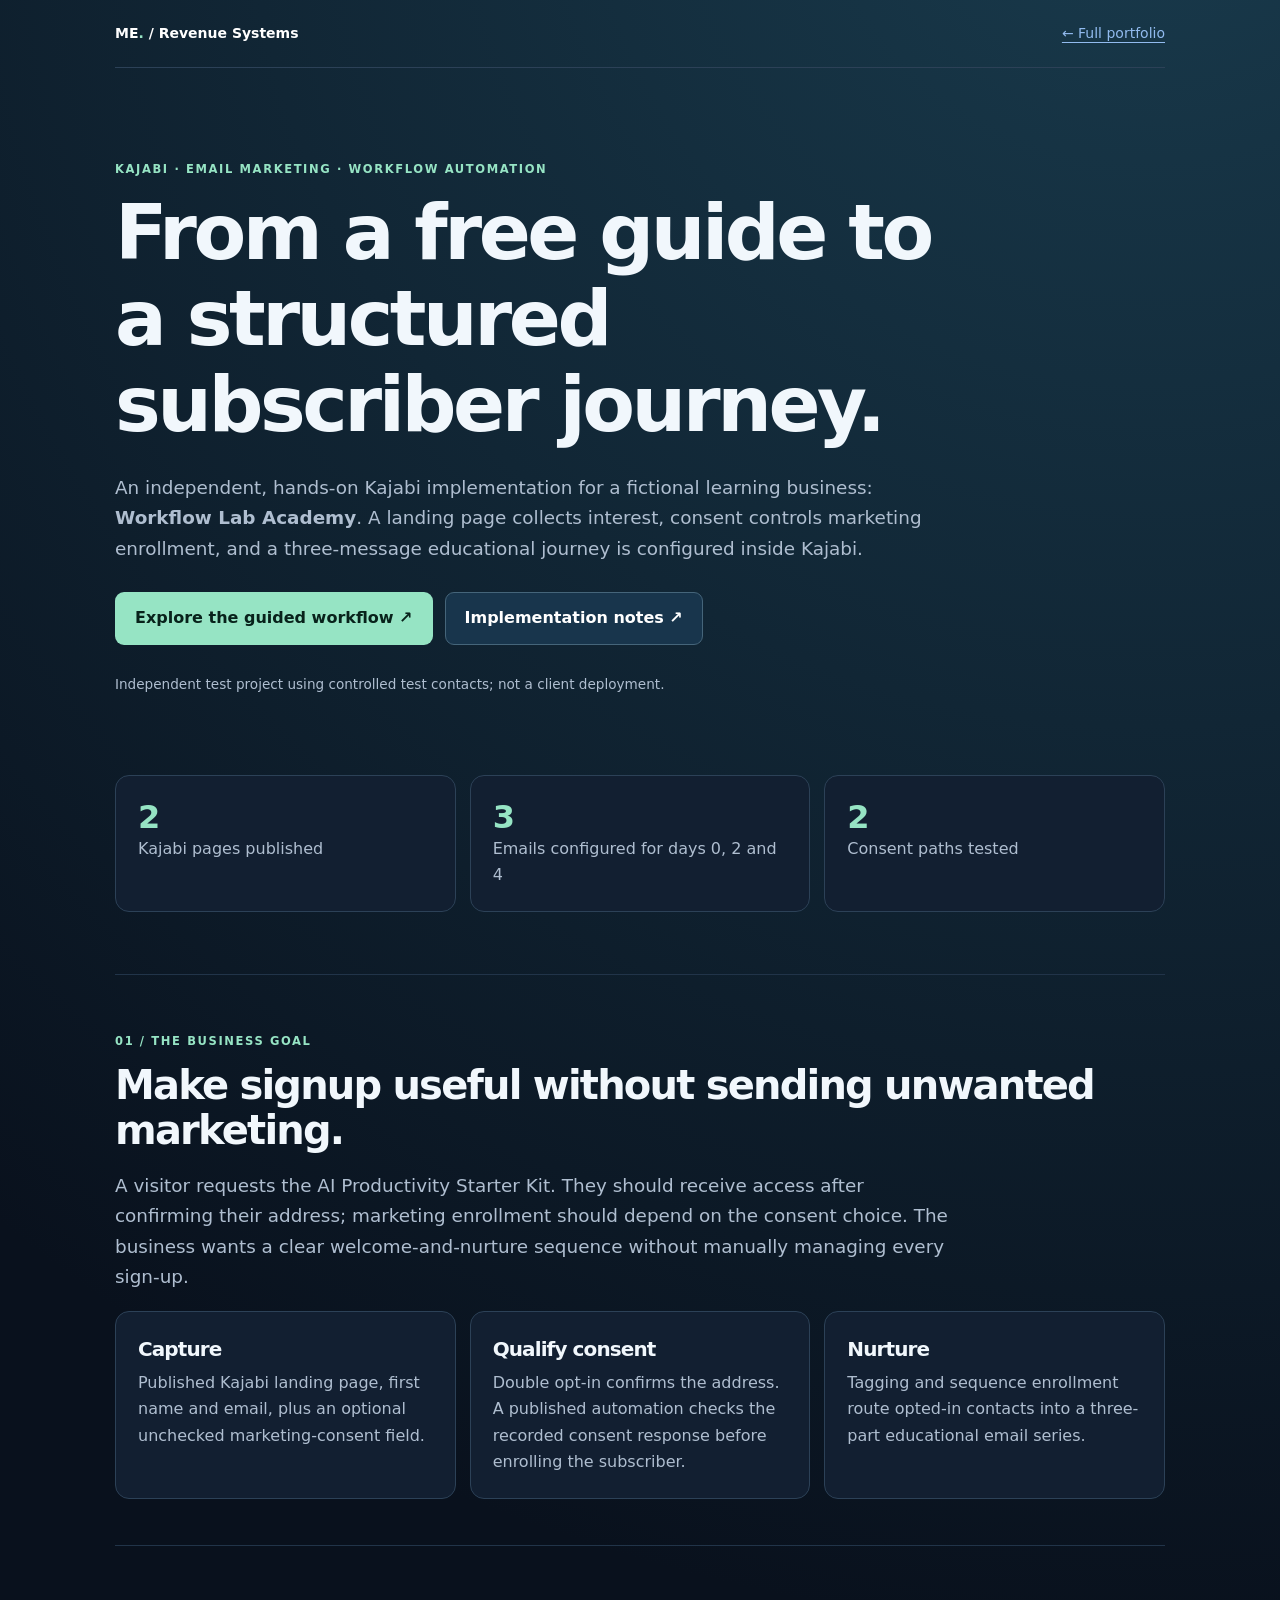
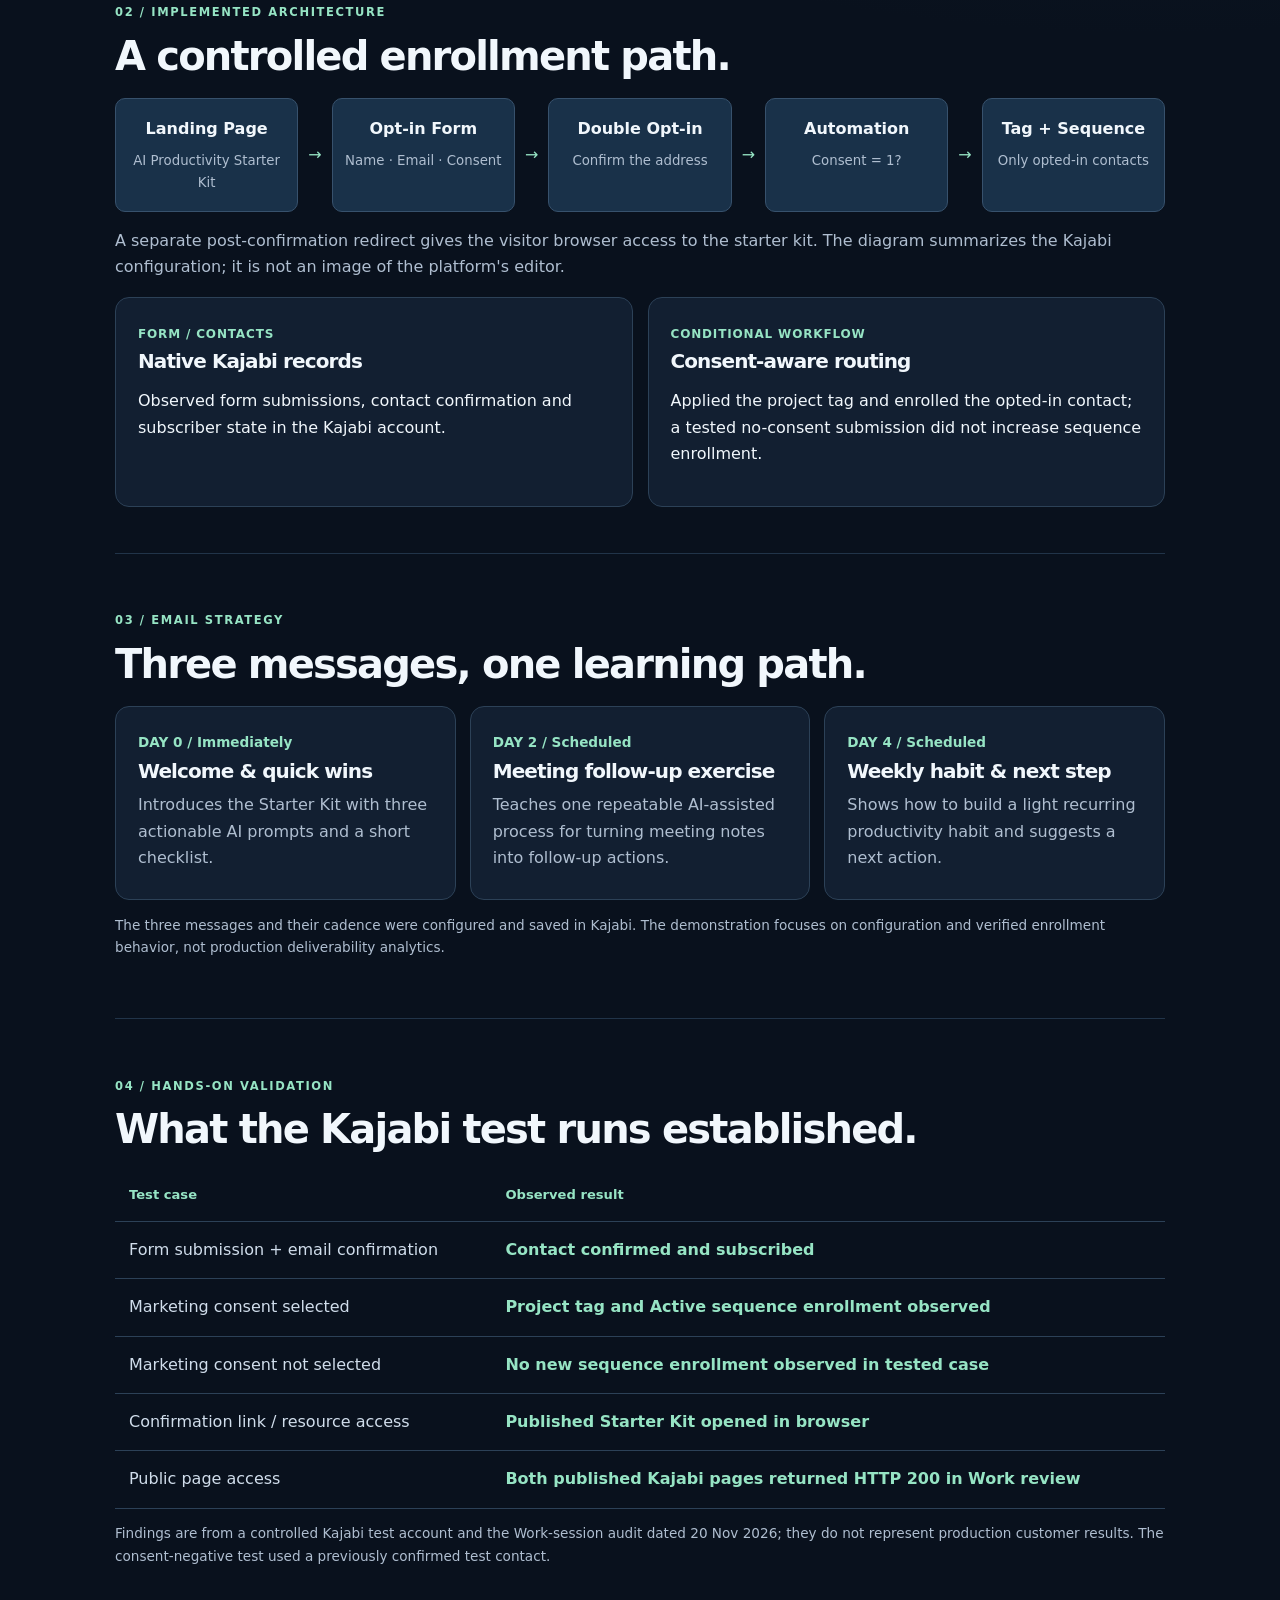
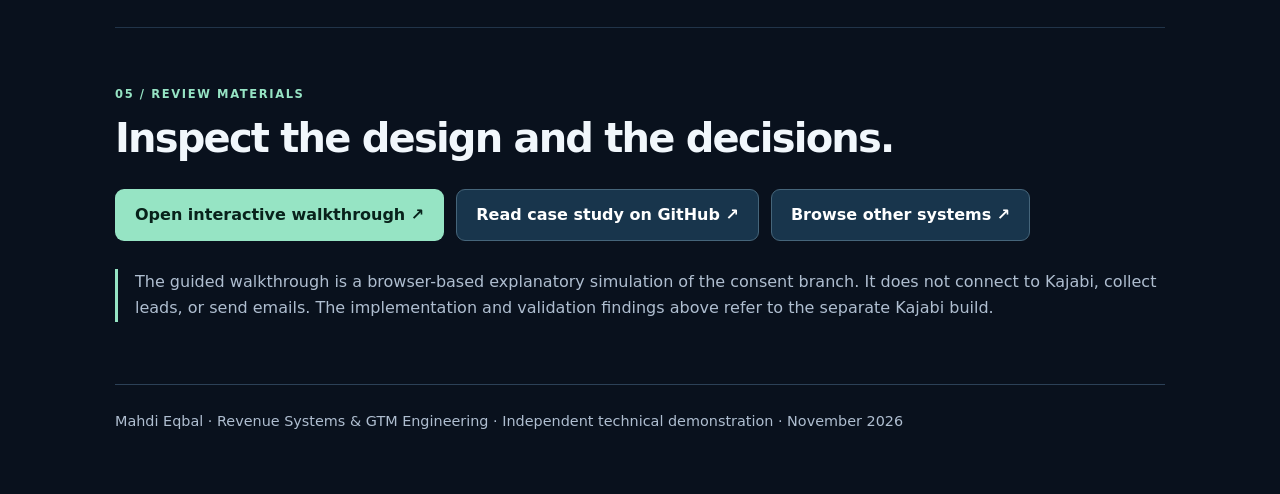
==== projects/kajabi-email-automation/index.html @ b367ca0c "Add Kajabi consent-based lead capture portfolio showcase" ====
<!doctype html>
<html lang="en"><head><meta charset="utf-8"><meta name="viewport" content="width=device-width, initial-scale=1"><meta name="theme-color" content="#09111d"><meta name="description" content="A Kajabi lead-capture and email-nurturing implementation, including native opt-in, double opt-in, consent-gated automation, tags, and a three-message sequence."><title>Kajabi Lead Capture & Email Nurturing | Mahdi Eqbal</title><link rel="icon" href="../../favicon.svg"><link rel="stylesheet" href="style.css"></head>
<body><header class="wrap nav"><a class="brand" href="../../">ME<span>.</span> / Revenue Systems</a><a href="../../">← Full portfolio</a></header>
<main><div class="wrap"><section class="hero"><p class="kicker">Kajabi · Email Marketing · Workflow Automation</p><h1>From a free guide to a structured subscriber journey.</h1><p class="lead">An independent, hands-on Kajabi implementation for a fictional learning business: <strong>Workflow Lab Academy</strong>. A landing page collects interest, consent controls marketing enrollment, and a three-message educational journey is configured inside Kajabi.</p><div class="btns"><a class="btn primary" href="demo.html">Explore the guided workflow ↗</a><a class="btn" href="https://github.com/mahdi-eqbal/revenue-systems-gtm-engineering-portfolio/blob/main/projects/kajabi-email-automation/README.md">Implementation notes ↗</a></div><p class="fine">Independent test project using controlled test contacts; not a client deployment.</p></section>
<div class="stats"><div class="stat"><strong>2</strong><span>Kajabi pages published</span></div><div class="stat"><strong>3</strong><span>Emails configured for days 0, 2 and 4</span></div><div class="stat"><strong>2</strong><span>Consent paths tested</span></div></div>
<section class="block" id="problem"><p class="kicker">01 / The business goal</p><h2>Make signup useful without sending unwanted marketing.</h2><p class="lead">A visitor requests the AI Productivity Starter Kit. They should receive access after confirming their address; marketing enrollment should depend on the consent choice. The business wants a clear welcome-and-nurture sequence without manually managing every sign-up.</p><div class="cards"><article class="card"><h3>Capture</h3><p>Published Kajabi landing page, first name and email, plus an optional unchecked marketing-consent field.</p></article><article class="card"><h3>Qualify consent</h3><p>Double opt-in confirms the address. A published automation checks the recorded consent response before enrolling the subscriber.</p></article><article class="card"><h3>Nurture</h3><p>Tagging and sequence enrollment route opted-in contacts into a three-part educational email series.</p></article></div></section>
<section class="block" id="architecture"><p class="kicker">02 / Implemented architecture</p><h2>A controlled enrollment path.</h2><div class="flow" role="img" aria-label="Landing page to Kajabi form, address confirmation, consent condition, contact tagging, and email sequence enrollment"><div class="node"><strong>Landing Page</strong><small>AI Productivity Starter Kit</small></div><span class="arrow">→</span><div class="node"><strong>Opt-in Form</strong><small>Name · Email · Consent</small></div><span class="arrow">→</span><div class="node"><strong>Double Opt-in</strong><small>Confirm the address</small></div><span class="arrow">→</span><div class="node"><strong>Automation</strong><small>Consent = 1?</small></div><span class="arrow">→</span><div class="node"><strong>Tag + Sequence</strong><small>Only opted-in contacts</small></div></div><p class="small">A separate post-confirmation redirect gives the visitor browser access to the starter kit. The diagram summarizes the Kajabi configuration; it is not an image of the platform's editor.</p><div class="features"><div class="feature"><span>FORM / CONTACTS</span><h3>Native Kajabi records</h3><p>Observed form submissions, contact confirmation and subscriber state in the Kajabi account.</p></div><div class="feature"><span>CONDITIONAL WORKFLOW</span><h3>Consent-aware routing</h3><p>Applied the project tag and enrolled the opted-in contact; a tested no-consent submission did not increase sequence enrollment.</p></div></div></section>
<section class="block" id="sequence"><p class="kicker">03 / Email strategy</p><h2>Three messages, one learning path.</h2><div class="timeline"><article class="step"><b>DAY 0 / Immediately</b><h3>Welcome & quick wins</h3><p>Introduces the Starter Kit with three actionable AI prompts and a short checklist.</p></article><article class="step"><b>DAY 2 / Scheduled</b><h3>Meeting follow-up exercise</h3><p>Teaches one repeatable AI-assisted process for turning meeting notes into follow-up actions.</p></article><article class="step"><b>DAY 4 / Scheduled</b><h3>Weekly habit & next step</h3><p>Shows how to build a light recurring productivity habit and suggests a next action.</p></article></div><p class="fine">The three messages and their cadence were configured and saved in Kajabi. The demonstration focuses on configuration and verified enrollment behavior, not production deliverability analytics.</p></section>
<section class="block" id="validation"><p class="kicker">04 / Hands-on validation</p><h2>What the Kajabi test runs established.</h2><div class="tablewrap"><table><thead><tr><th>Test case</th><th>Observed result</th></tr></thead><tbody><tr><td>Form submission + email confirmation</td><td class="pass">Contact confirmed and subscribed</td></tr><tr><td>Marketing consent selected</td><td class="pass">Project tag and Active sequence enrollment observed</td></tr><tr><td>Marketing consent not selected</td><td class="pass">No new sequence enrollment observed in tested case</td></tr><tr><td>Confirmation link / resource access</td><td class="pass">Published Starter Kit opened in browser</td></tr><tr><td>Public page access</td><td class="pass">Both published Kajabi pages returned HTTP 200 in Work review</td></tr></tbody></table></div><p class="fine">Findings are from a controlled Kajabi test account and the Work-session audit dated 20 Nov 2026; they do not represent production customer results. The consent-negative test used a previously confirmed test contact.</p></section>
<section class="block" id="review"><p class="kicker">05 / Review materials</p><h2>Inspect the design and the decisions.</h2><div class="btns"><a class="btn primary" href="demo.html">Open interactive walkthrough ↗</a><a class="btn" href="https://github.com/mahdi-eqbal/revenue-systems-gtm-engineering-portfolio/tree/main/projects/kajabi-email-automation">Read case study on GitHub ↗</a><a class="btn" href="../../">Browse other systems ↗</a></div><p class="aside">The guided walkthrough is a browser-based explanatory simulation of the consent branch. It does not connect to Kajabi, collect leads, or send emails. The implementation and validation findings above refer to the separate Kajabi build.</p></section></div></main><footer class="wrap footer">Mahdi Eqbal · Revenue Systems & GTM Engineering · Independent technical demonstration · November 2026</footer></body></html>
---- projects/kajabi-email-automation/style.css ----
:root{color-scheme:dark;--bg:#09111d;--panel:#121f31;--muted:#afbed0;--line:#2c4157;--mint:#96e4c4;--text:#f1f7fc;--blue:#92bbef}*{box-sizing:border-box}html{scroll-behavior:smooth}body{margin:0;background:radial-gradient(circle at 90% -5%,#193b4d 0,transparent 45%),var(--bg);color:var(--text);font:16px/1.65 system-ui,-apple-system,Segoe UI,sans-serif}a{color:var(--blue);text-underline-offset:4px}button{font:inherit}a:focus-visible,button:focus-visible{outline:2px solid var(--mint);outline-offset:4px}.wrap{width:min(1050px,calc(100% - 36px));margin:auto}.nav{display:flex;justify-content:space-between;gap:20px;align-items:center;padding:22px 0;border-bottom:1px solid var(--line)}.nav a{font-size:14px}.brand{font-weight:750;color:white;text-decoration:none}.brand span{color:var(--mint)}.kicker{color:var(--mint);letter-spacing:.14em;font-size:.72rem;font-weight:750;text-transform:uppercase}.hero{padding:80px 0 56px;max-width:850px}h1,h2,h3{letter-spacing:-.045em;line-height:1.12}h1{font-size:clamp(2.6rem,6vw,5rem);margin:10px 0 25px}h2{font-size:clamp(1.7rem,4vw,2.5rem);margin:0 0 17px}h3{margin:.25rem 0 10px;font-size:1.25rem}.lead{color:var(--muted);font-size:1.15rem;max-width:72ch}.btns{display:flex;gap:12px;flex-wrap:wrap;margin:28px 0}.btn{display:inline-flex;gap:8px;align-items:center;text-decoration:none;padding:12px 19px;border-radius:9px;border:1px solid #45657a;color:white;background:#18354c;font-weight:650;cursor:pointer}.btn.primary{background:var(--mint);color:#08221b;border-color:transparent}.btn:hover{filter:brightness(1.09)}.stats,.cards{display:grid;grid-template-columns:repeat(3,1fr);gap:14px}.stats{margin:10px auto 62px}.stat,.card,.feature,.step,.preview{background:var(--panel);border:1px solid var(--line);border-radius:14px;padding:22px}.stat strong{display:block;color:var(--mint);font-size:2rem;line-height:1.2}.stat span,.card p,.small,.muted{color:var(--muted)}section.block{padding:46px 0;border-top:1px solid #213449}.cards{margin-top:18px}.card p{margin:0}.features{display:grid;grid-template-columns:repeat(2,1fr);gap:15px}.feature span{font-size:.75rem;font-weight:700;color:var(--mint);letter-spacing:.07em}.timeline{display:grid;grid-template-columns:repeat(3,1fr);gap:14px;margin-top:20px}.step b{font-size:.85rem;color:var(--mint)}.step p{color:var(--muted);margin:6px 0}.tablewrap{overflow-x:auto}table{width:100%;border-collapse:collapse;min-width:600px}td,th{text-align:left;padding:15px 14px;border-bottom:1px solid var(--line)}th{color:var(--mint);font-size:.82rem}td{color:#d0ddeb}.pass{color:var(--mint);font-weight:700}.fine{font-size:.85rem;color:var(--muted)}.footer{border-top:1px solid var(--line);padding:25px 0 60px;color:var(--muted);font-size:.9rem}.flow{display:flex;align-items:stretch;flex-wrap:wrap;gap:10px;margin-top:20px}.flow .node{flex:1 1 150px;min-width:0;background:#193149;border:1px solid #37516c;border-radius:10px;padding:17px 12px;text-align:center}.flow .node small{color:var(--muted);display:block;margin-top:7px}.flow .arrow{align-self:center;color:var(--mint)}.detail{background:#0e1928;border:1px solid var(--line);border-radius:12px;padding:20px;margin-top:20px}.detail p{margin:6px 0}.tag{display:inline-block;padding:3px 9px;font-size:.78rem;color:var(--mint);background:#17352e;border-radius:20px}.aside{border-left:3px solid var(--mint);padding-left:17px;color:var(--muted)}.choices{display:flex;gap:14px;flex-wrap:wrap;margin:22px 0}.choice{border:1px solid #4a5b71;background:#15273a;color:#ecf3fb;padding:14px 20px;border-radius:10px;cursor:pointer;min-width:170px}.choice[aria-pressed=true]{border-color:var(--mint);background:#214b40}.run{background:var(--mint);color:#09231c;border:0;border-radius:9px;padding:14px 21px;font-weight:750;cursor:pointer}.result{white-space:pre-line;min-height:120px;font-size:1rem}.event{padding:13px 16px;border-left:3px solid var(--mint);background:#10253a;margin:9px 0;border-radius:0 9px 9px 0}.event.declined{border-color:#f5c4a6}.flowlog{margin-top:20px}@media(max-width:720px){.hero{padding:48px 0 25px}.stats,.cards,.timeline,.features{grid-template-columns:1fr}.flow{flex-direction:column}.flow .node{flex:auto}.flow .arrow{transform:rotate(90deg);align-self:center}}
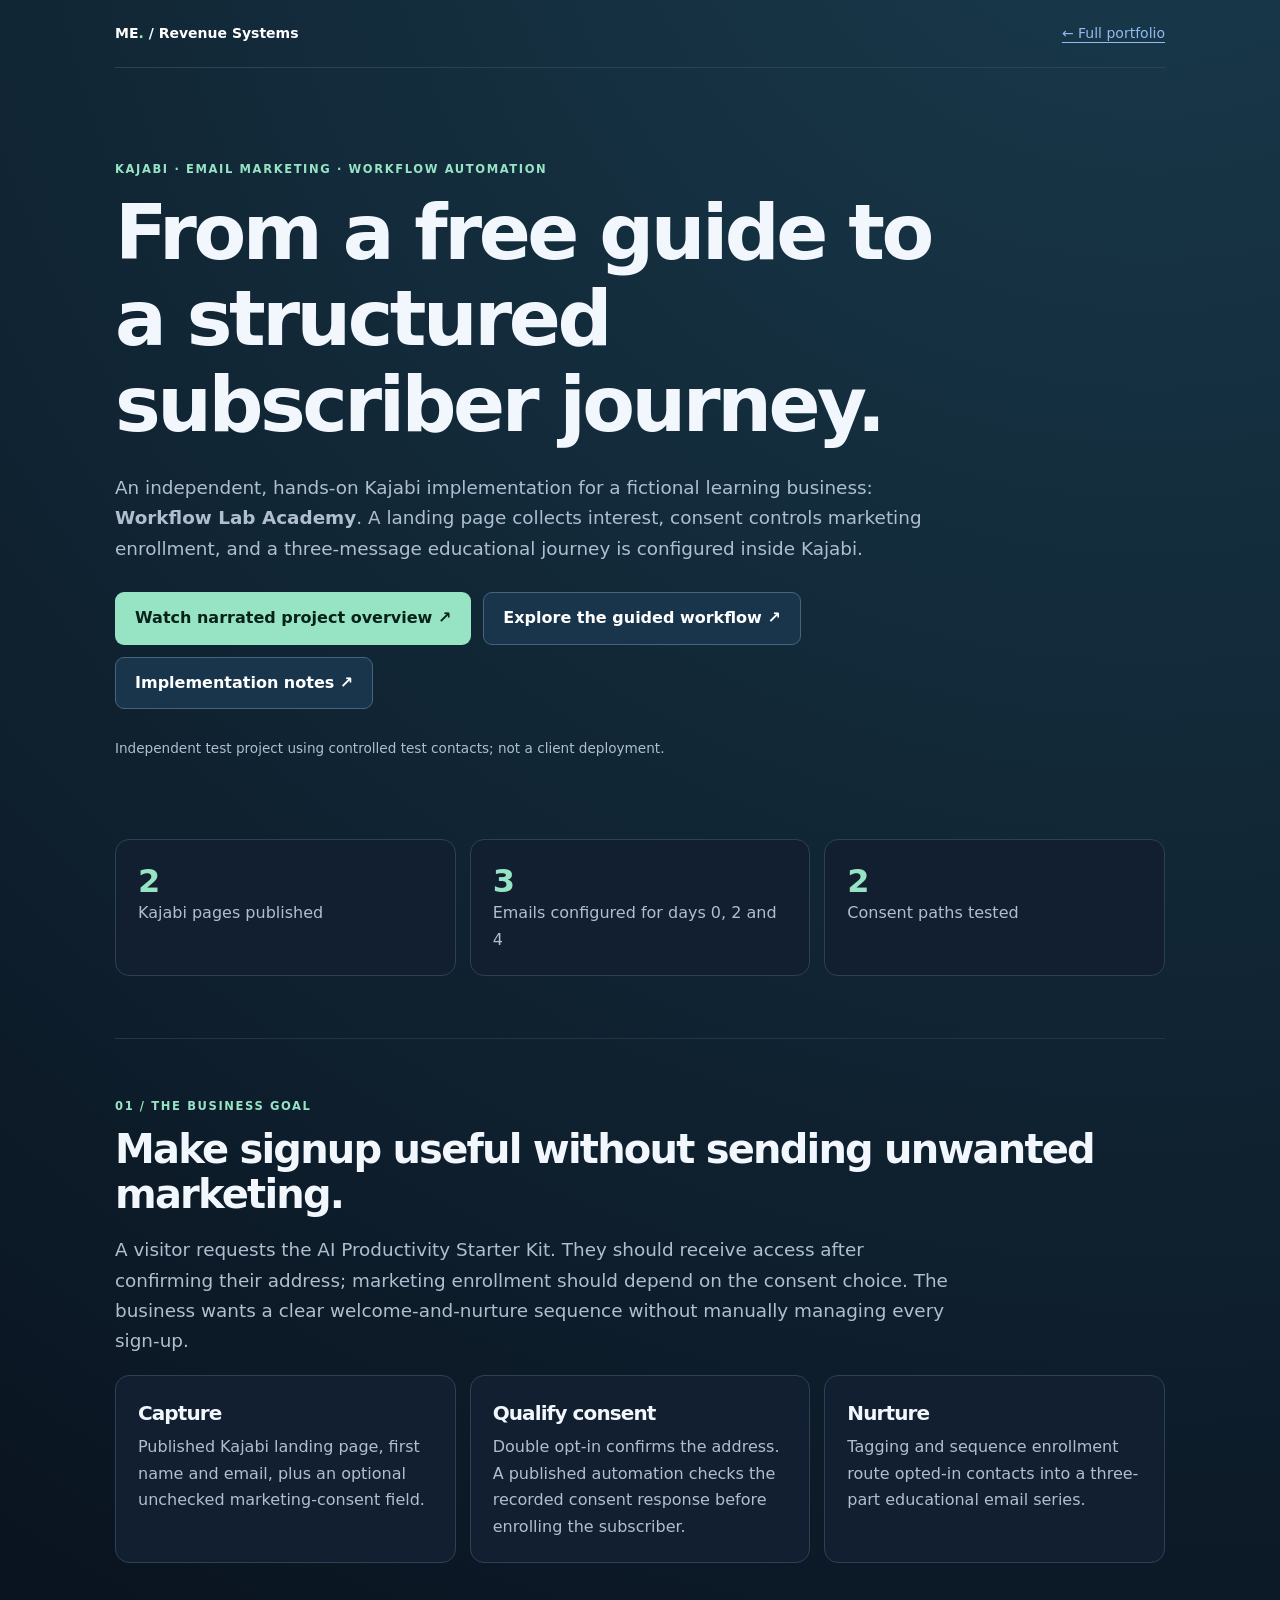
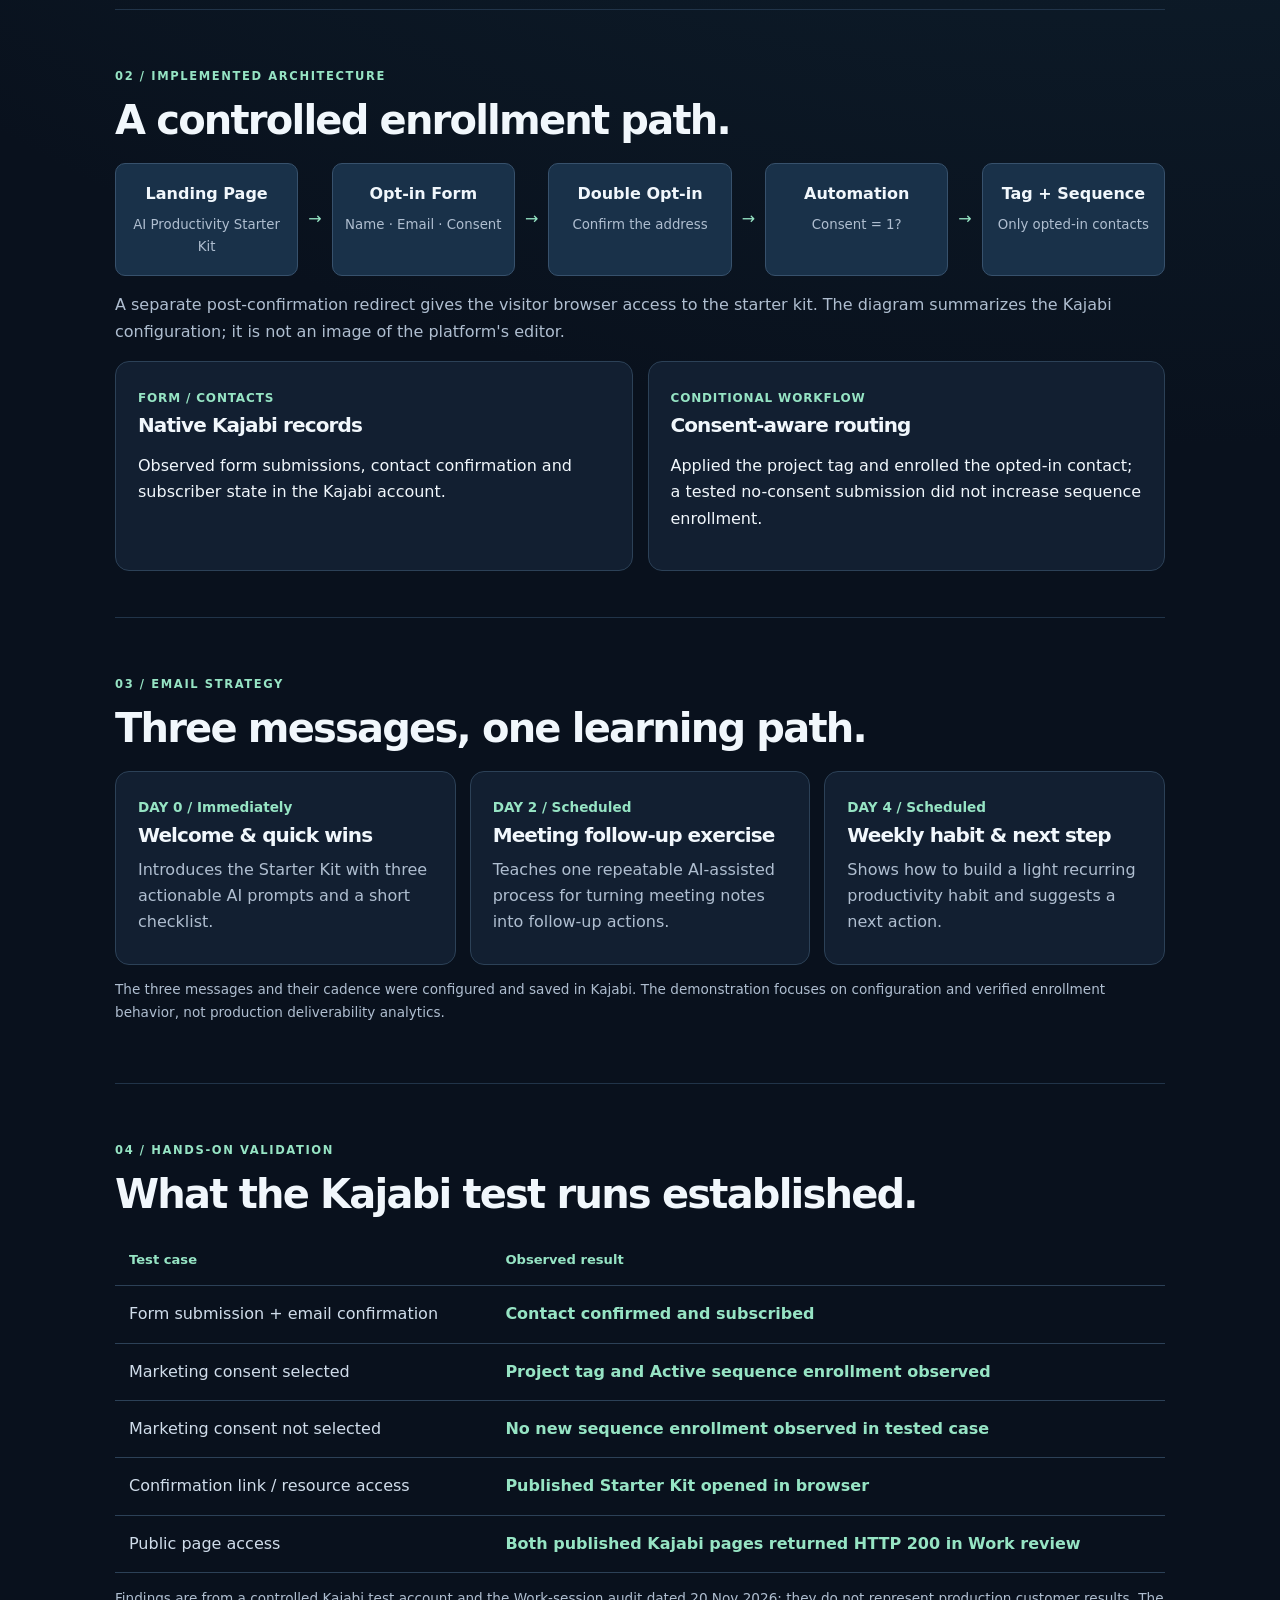
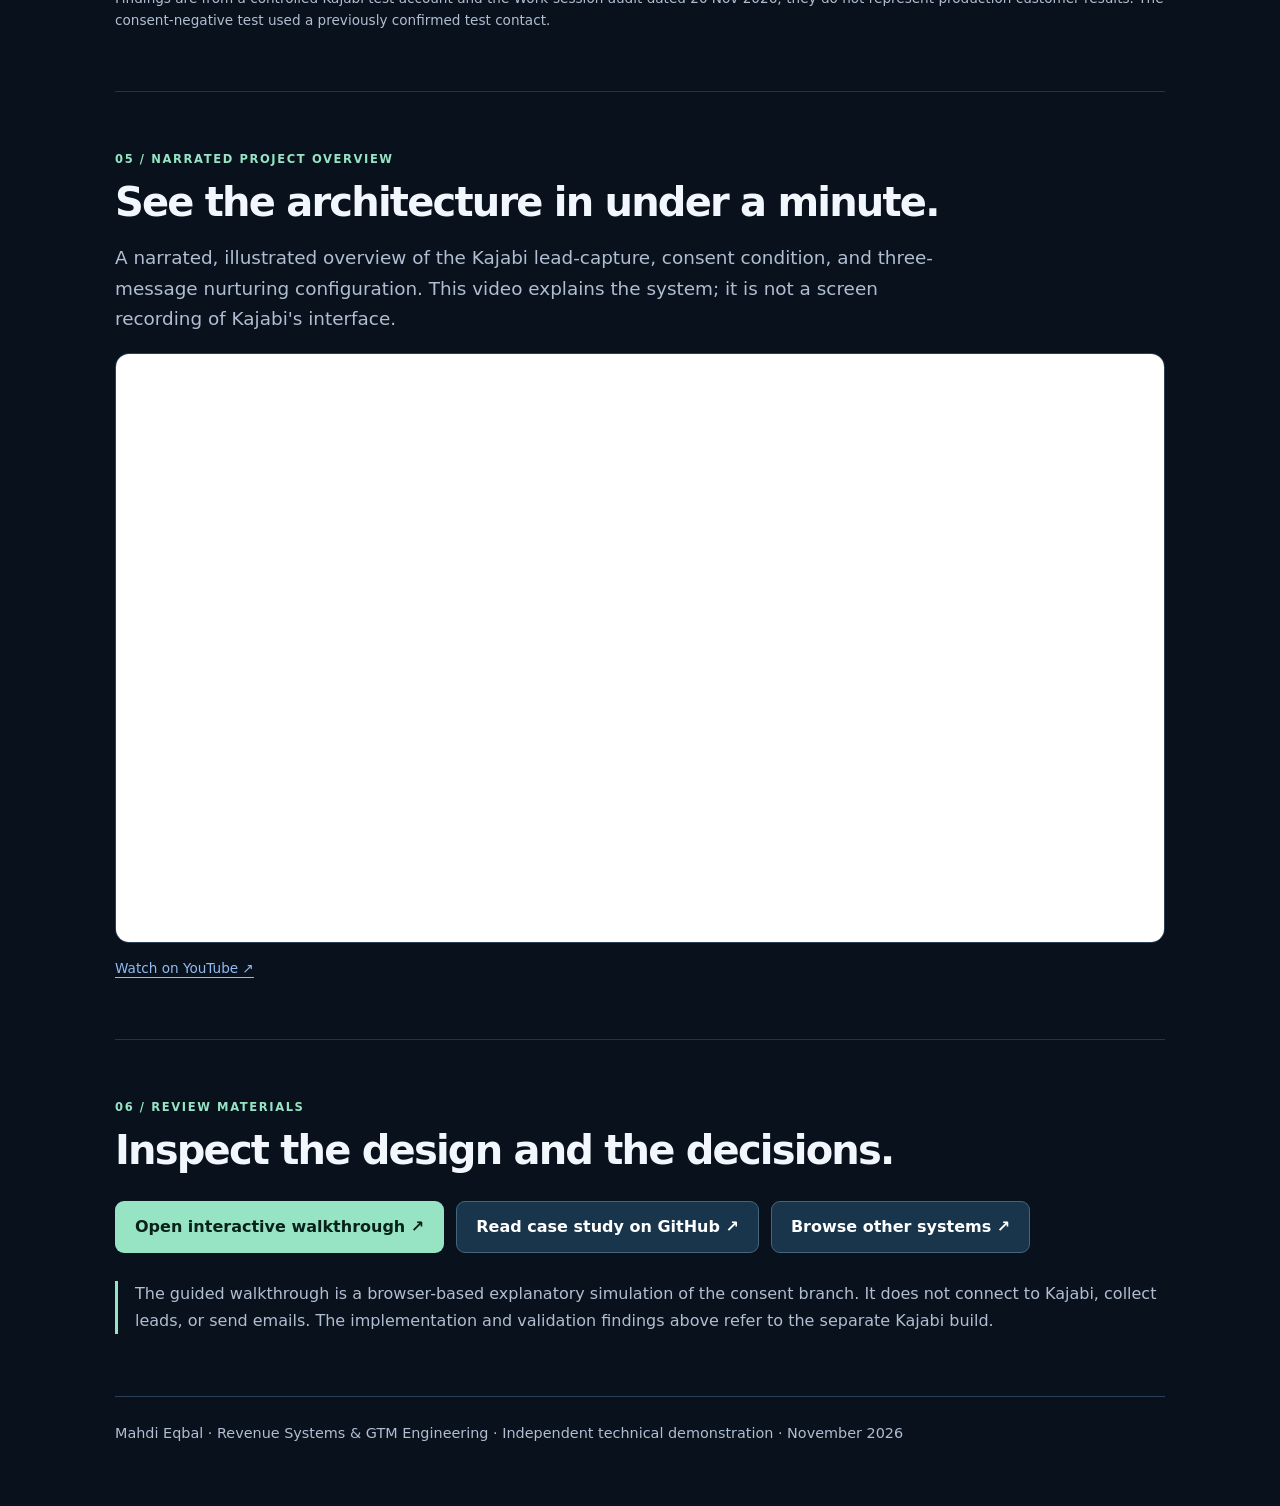
==== commit fe810374: "Link narrated Kajabi YouTube overview from portfolio and case study" ====
--- a/projects/kajabi-email-automation/index.html
+++ b/projects/kajabi-email-automation/index.html
@@ -1,10 +1,11 @@
 <!doctype html>
 <html lang="en"><head><meta charset="utf-8"><meta name="viewport" content="width=device-width, initial-scale=1"><meta name="theme-color" content="#09111d"><meta name="description" content="A Kajabi lead-capture and email-nurturing implementation, including native opt-in, double opt-in, consent-gated automation, tags, and a three-message sequence."><title>Kajabi Lead Capture & Email Nurturing | Mahdi Eqbal</title><link rel="icon" href="../../favicon.svg"><link rel="stylesheet" href="style.css"></head>
 <body><header class="wrap nav"><a class="brand" href="../../">ME<span>.</span> / Revenue Systems</a><a href="../../">← Full portfolio</a></header>
-<main><div class="wrap"><section class="hero"><p class="kicker">Kajabi · Email Marketing · Workflow Automation</p><h1>From a free guide to a structured subscriber journey.</h1><p class="lead">An independent, hands-on Kajabi implementation for a fictional learning business: <strong>Workflow Lab Academy</strong>. A landing page collects interest, consent controls marketing enrollment, and a three-message educational journey is configured inside Kajabi.</p><div class="btns"><a class="btn primary" href="demo.html">Explore the guided workflow ↗</a><a class="btn" href="https://github.com/mahdi-eqbal/revenue-systems-gtm-engineering-portfolio/blob/main/projects/kajabi-email-automation/README.md">Implementation notes ↗</a></div><p class="fine">Independent test project using controlled test contacts; not a client deployment.</p></section>
+<main><div class="wrap"><section class="hero"><p class="kicker">Kajabi · Email Marketing · Workflow Automation</p><h1>From a free guide to a structured subscriber journey.</h1><p class="lead">An independent, hands-on Kajabi implementation for a fictional learning business: <strong>Workflow Lab Academy</strong>. A landing page collects interest, consent controls marketing enrollment, and a three-message educational journey is configured inside Kajabi.</p><div class="btns"><a class="btn primary" href="https://youtu.be/pZIc1UYPD8c" target="_blank" rel="noopener noreferrer">Watch narrated project overview ↗</a><a class="btn" href="demo.html">Explore the guided workflow ↗</a><a class="btn" href="https://github.com/mahdi-eqbal/revenue-systems-gtm-engineering-portfolio/blob/main/projects/kajabi-email-automation/README.md">Implementation notes ↗</a></div><p class="fine">Independent test project using controlled test contacts; not a client deployment.</p></section>
 <div class="stats"><div class="stat"><strong>2</strong><span>Kajabi pages published</span></div><div class="stat"><strong>3</strong><span>Emails configured for days 0, 2 and 4</span></div><div class="stat"><strong>2</strong><span>Consent paths tested</span></div></div>
 <section class="block" id="problem"><p class="kicker">01 / The business goal</p><h2>Make signup useful without sending unwanted marketing.</h2><p class="lead">A visitor requests the AI Productivity Starter Kit. They should receive access after confirming their address; marketing enrollment should depend on the consent choice. The business wants a clear welcome-and-nurture sequence without manually managing every sign-up.</p><div class="cards"><article class="card"><h3>Capture</h3><p>Published Kajabi landing page, first name and email, plus an optional unchecked marketing-consent field.</p></article><article class="card"><h3>Qualify consent</h3><p>Double opt-in confirms the address. A published automation checks the recorded consent response before enrolling the subscriber.</p></article><article class="card"><h3>Nurture</h3><p>Tagging and sequence enrollment route opted-in contacts into a three-part educational email series.</p></article></div></section>
 <section class="block" id="architecture"><p class="kicker">02 / Implemented architecture</p><h2>A controlled enrollment path.</h2><div class="flow" role="img" aria-label="Landing page to Kajabi form, address confirmation, consent condition, contact tagging, and email sequence enrollment"><div class="node"><strong>Landing Page</strong><small>AI Productivity Starter Kit</small></div><span class="arrow">→</span><div class="node"><strong>Opt-in Form</strong><small>Name · Email · Consent</small></div><span class="arrow">→</span><div class="node"><strong>Double Opt-in</strong><small>Confirm the address</small></div><span class="arrow">→</span><div class="node"><strong>Automation</strong><small>Consent = 1?</small></div><span class="arrow">→</span><div class="node"><strong>Tag + Sequence</strong><small>Only opted-in contacts</small></div></div><p class="small">A separate post-confirmation redirect gives the visitor browser access to the starter kit. The diagram summarizes the Kajabi configuration; it is not an image of the platform's editor.</p><div class="features"><div class="feature"><span>FORM / CONTACTS</span><h3>Native Kajabi records</h3><p>Observed form submissions, contact confirmation and subscriber state in the Kajabi account.</p></div><div class="feature"><span>CONDITIONAL WORKFLOW</span><h3>Consent-aware routing</h3><p>Applied the project tag and enrolled the opted-in contact; a tested no-consent submission did not increase sequence enrollment.</p></div></div></section>
 <section class="block" id="sequence"><p class="kicker">03 / Email strategy</p><h2>Three messages, one learning path.</h2><div class="timeline"><article class="step"><b>DAY 0 / Immediately</b><h3>Welcome & quick wins</h3><p>Introduces the Starter Kit with three actionable AI prompts and a short checklist.</p></article><article class="step"><b>DAY 2 / Scheduled</b><h3>Meeting follow-up exercise</h3><p>Teaches one repeatable AI-assisted process for turning meeting notes into follow-up actions.</p></article><article class="step"><b>DAY 4 / Scheduled</b><h3>Weekly habit & next step</h3><p>Shows how to build a light recurring productivity habit and suggests a next action.</p></article></div><p class="fine">The three messages and their cadence were configured and saved in Kajabi. The demonstration focuses on configuration and verified enrollment behavior, not production deliverability analytics.</p></section>
 <section class="block" id="validation"><p class="kicker">04 / Hands-on validation</p><h2>What the Kajabi test runs established.</h2><div class="tablewrap"><table><thead><tr><th>Test case</th><th>Observed result</th></tr></thead><tbody><tr><td>Form submission + email confirmation</td><td class="pass">Contact confirmed and subscribed</td></tr><tr><td>Marketing consent selected</td><td class="pass">Project tag and Active sequence enrollment observed</td></tr><tr><td>Marketing consent not selected</td><td class="pass">No new sequence enrollment observed in tested case</td></tr><tr><td>Confirmation link / resource access</td><td class="pass">Published Starter Kit opened in browser</td></tr><tr><td>Public page access</td><td class="pass">Both published Kajabi pages returned HTTP 200 in Work review</td></tr></tbody></table></div><p class="fine">Findings are from a controlled Kajabi test account and the Work-session audit dated 20 Nov 2026; they do not represent production customer results. The consent-negative test used a previously confirmed test contact.</p></section>
-<section class="block" id="review"><p class="kicker">05 / Review materials</p><h2>Inspect the design and the decisions.</h2><div class="btns"><a class="btn primary" href="demo.html">Open interactive walkthrough ↗</a><a class="btn" href="https://github.com/mahdi-eqbal/revenue-systems-gtm-engineering-portfolio/tree/main/projects/kajabi-email-automation">Read case study on GitHub ↗</a><a class="btn" href="../../">Browse other systems ↗</a></div><p class="aside">The guided walkthrough is a browser-based explanatory simulation of the consent branch. It does not connect to Kajabi, collect leads, or send emails. The implementation and validation findings above refer to the separate Kajabi build.</p></section></div></main><footer class="wrap footer">Mahdi Eqbal · Revenue Systems & GTM Engineering · Independent technical demonstration · November 2026</footer></body></html>+<section class="block" id="video"><p class="kicker">05 / Narrated project overview</p><h2>See the architecture in under a minute.</h2><p class="lead">A narrated, illustrated overview of the Kajabi lead-capture, consent condition, and three-message nurturing configuration. This video explains the system; it is not a screen recording of Kajabi's interface.</p><div style="width:100%;aspect-ratio:16/9;background:#0b1725;border:1px solid #2c4157;border-radius:14px;overflow:hidden"><iframe title="Kajabi Lead Capture and Email Automation — illustrated narrated overview" src="https://www.youtube-nocookie.com/embed/pZIc1UYPD8c" loading="lazy" allow="accelerometer; autoplay; encrypted-media; gyroscope; picture-in-picture; web-share" allowfullscreen referrerpolicy="strict-origin-when-cross-origin" style="width:100%;height:100%;border:0"></iframe></div><p class="fine"><a href="https://youtu.be/pZIc1UYPD8c" target="_blank" rel="noopener noreferrer">Watch on YouTube ↗</a></p></section>
+<section class="block" id="review"><p class="kicker">06 / Review materials</p><h2>Inspect the design and the decisions.</h2><div class="btns"><a class="btn primary" href="demo.html">Open interactive walkthrough ↗</a><a class="btn" href="https://github.com/mahdi-eqbal/revenue-systems-gtm-engineering-portfolio/tree/main/projects/kajabi-email-automation">Read case study on GitHub ↗</a><a class="btn" href="../../">Browse other systems ↗</a></div><p class="aside">The guided walkthrough is a browser-based explanatory simulation of the consent branch. It does not connect to Kajabi, collect leads, or send emails. The implementation and validation findings above refer to the separate Kajabi build.</p></section></div></main><footer class="wrap footer">Mahdi Eqbal · Revenue Systems & GTM Engineering · Independent technical demonstration · November 2026</footer></body></html>
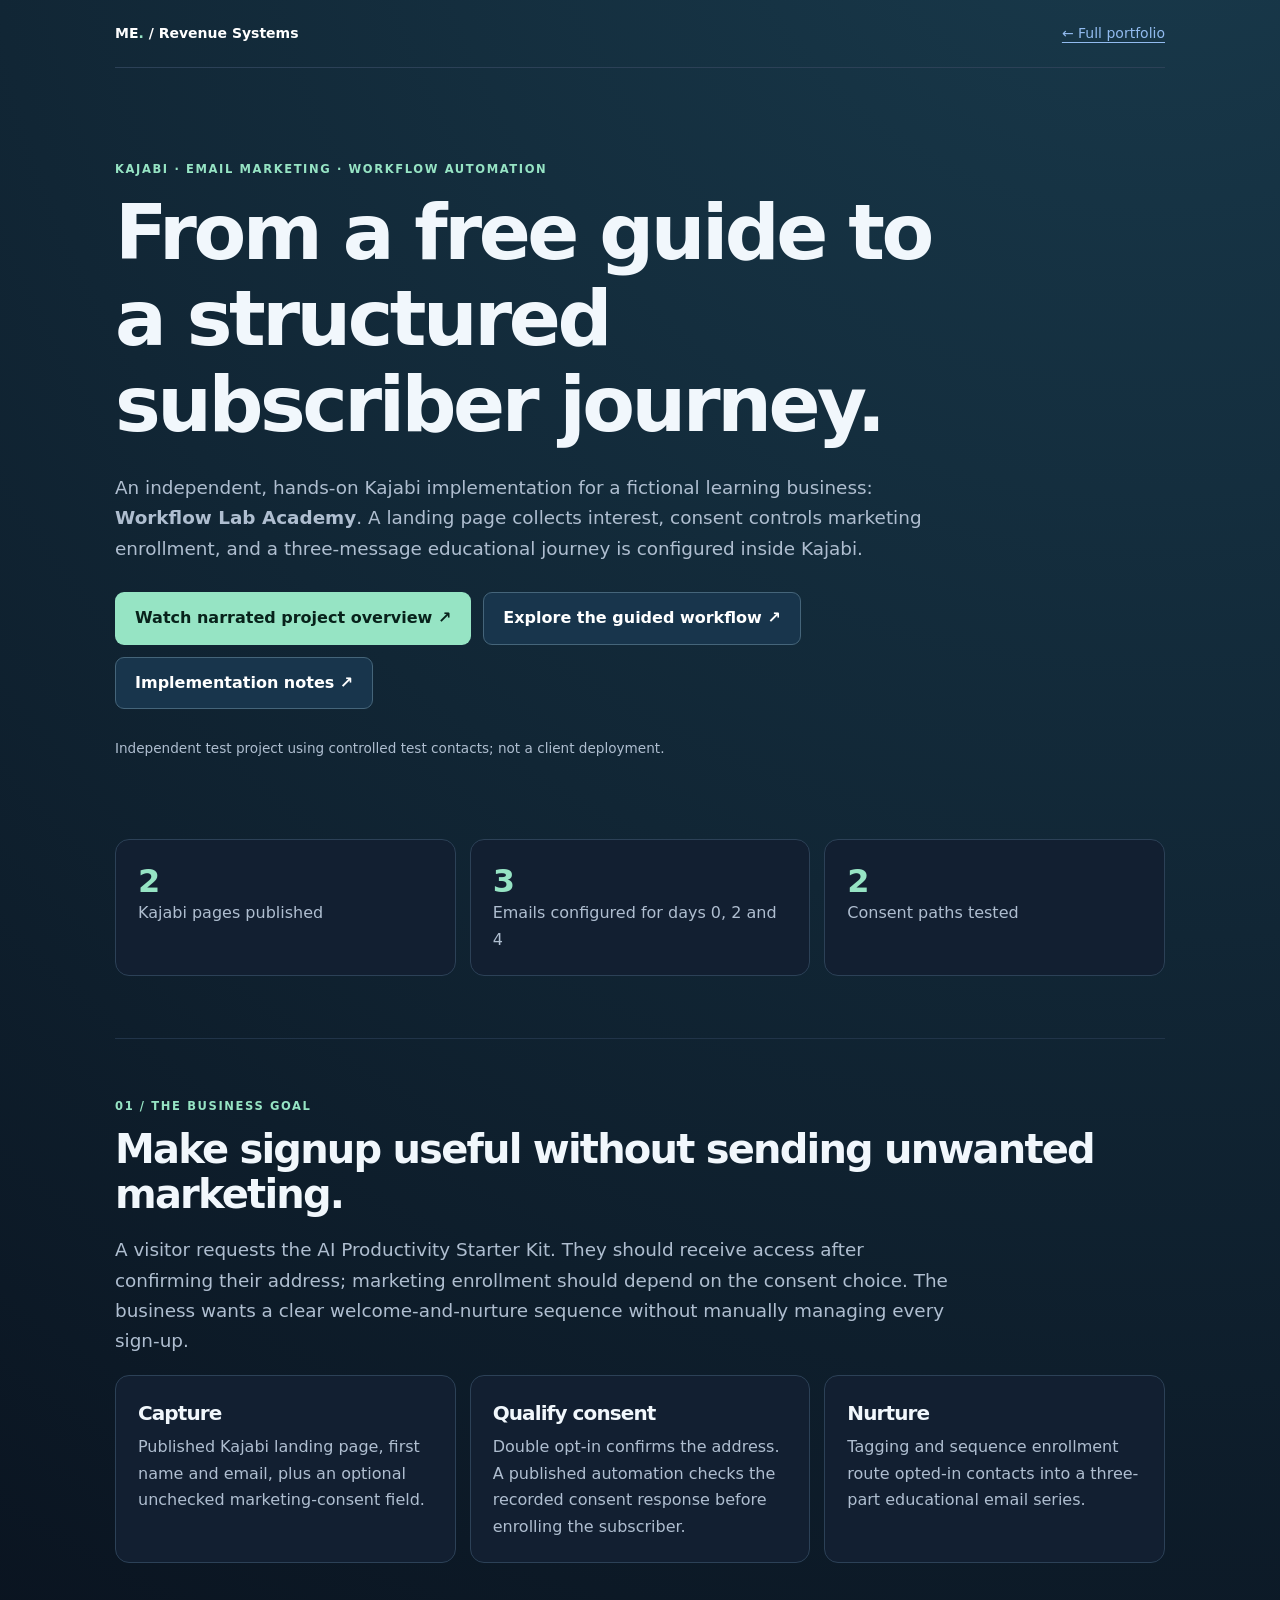
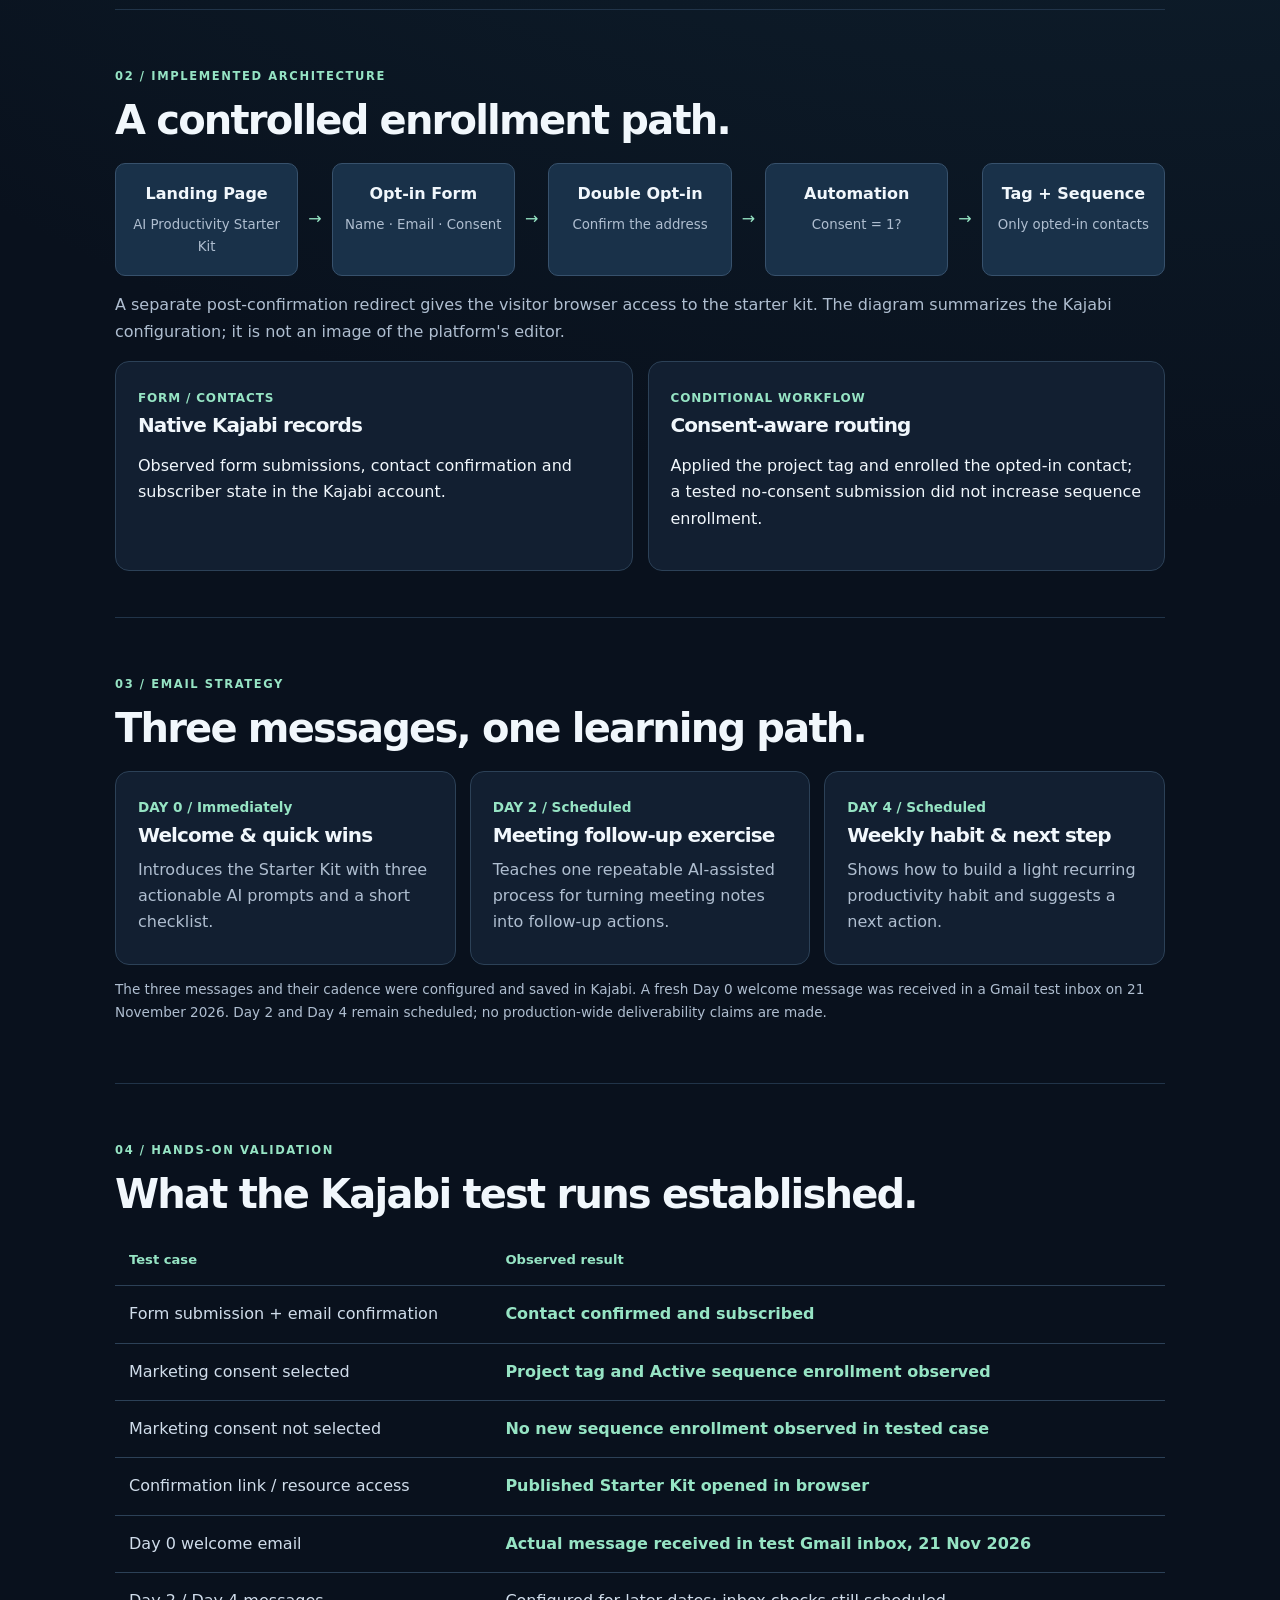
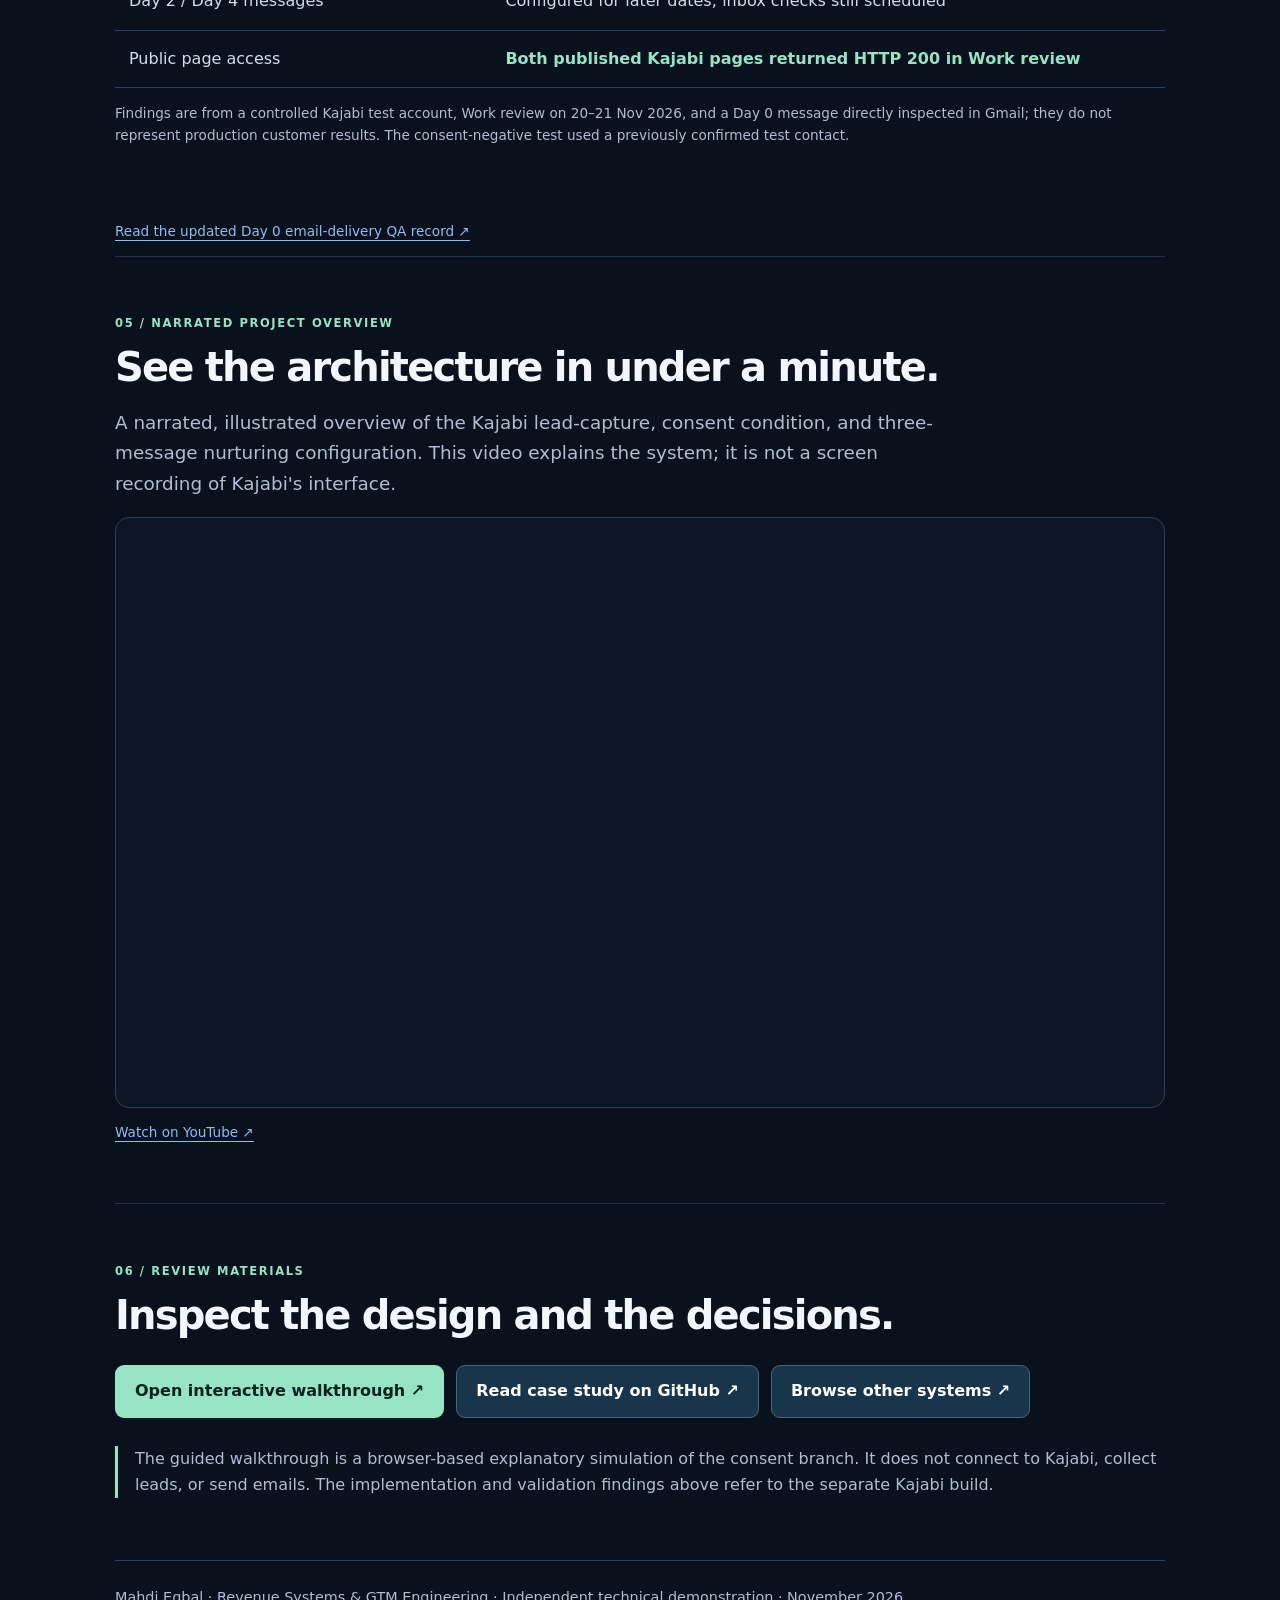
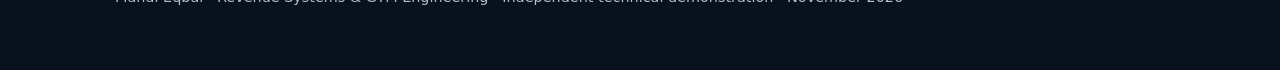
==== commit 7950c061: "Record verified Kajabi Day 0 email receipt in portfolio evidence" ====
--- a/projects/kajabi-email-automation/index.html
+++ b/projects/kajabi-email-automation/index.html
@@ -5,7 +5,7 @@
 <div class="stats"><div class="stat"><strong>2</strong><span>Kajabi pages published</span></div><div class="stat"><strong>3</strong><span>Emails configured for days 0, 2 and 4</span></div><div class="stat"><strong>2</strong><span>Consent paths tested</span></div></div>
 <section class="block" id="problem"><p class="kicker">01 / The business goal</p><h2>Make signup useful without sending unwanted marketing.</h2><p class="lead">A visitor requests the AI Productivity Starter Kit. They should receive access after confirming their address; marketing enrollment should depend on the consent choice. The business wants a clear welcome-and-nurture sequence without manually managing every sign-up.</p><div class="cards"><article class="card"><h3>Capture</h3><p>Published Kajabi landing page, first name and email, plus an optional unchecked marketing-consent field.</p></article><article class="card"><h3>Qualify consent</h3><p>Double opt-in confirms the address. A published automation checks the recorded consent response before enrolling the subscriber.</p></article><article class="card"><h3>Nurture</h3><p>Tagging and sequence enrollment route opted-in contacts into a three-part educational email series.</p></article></div></section>
 <section class="block" id="architecture"><p class="kicker">02 / Implemented architecture</p><h2>A controlled enrollment path.</h2><div class="flow" role="img" aria-label="Landing page to Kajabi form, address confirmation, consent condition, contact tagging, and email sequence enrollment"><div class="node"><strong>Landing Page</strong><small>AI Productivity Starter Kit</small></div><span class="arrow">→</span><div class="node"><strong>Opt-in Form</strong><small>Name · Email · Consent</small></div><span class="arrow">→</span><div class="node"><strong>Double Opt-in</strong><small>Confirm the address</small></div><span class="arrow">→</span><div class="node"><strong>Automation</strong><small>Consent = 1?</small></div><span class="arrow">→</span><div class="node"><strong>Tag + Sequence</strong><small>Only opted-in contacts</small></div></div><p class="small">A separate post-confirmation redirect gives the visitor browser access to the starter kit. The diagram summarizes the Kajabi configuration; it is not an image of the platform's editor.</p><div class="features"><div class="feature"><span>FORM / CONTACTS</span><h3>Native Kajabi records</h3><p>Observed form submissions, contact confirmation and subscriber state in the Kajabi account.</p></div><div class="feature"><span>CONDITIONAL WORKFLOW</span><h3>Consent-aware routing</h3><p>Applied the project tag and enrolled the opted-in contact; a tested no-consent submission did not increase sequence enrollment.</p></div></div></section>
-<section class="block" id="sequence"><p class="kicker">03 / Email strategy</p><h2>Three messages, one learning path.</h2><div class="timeline"><article class="step"><b>DAY 0 / Immediately</b><h3>Welcome & quick wins</h3><p>Introduces the Starter Kit with three actionable AI prompts and a short checklist.</p></article><article class="step"><b>DAY 2 / Scheduled</b><h3>Meeting follow-up exercise</h3><p>Teaches one repeatable AI-assisted process for turning meeting notes into follow-up actions.</p></article><article class="step"><b>DAY 4 / Scheduled</b><h3>Weekly habit & next step</h3><p>Shows how to build a light recurring productivity habit and suggests a next action.</p></article></div><p class="fine">The three messages and their cadence were configured and saved in Kajabi. The demonstration focuses on configuration and verified enrollment behavior, not production deliverability analytics.</p></section>
-<section class="block" id="validation"><p class="kicker">04 / Hands-on validation</p><h2>What the Kajabi test runs established.</h2><div class="tablewrap"><table><thead><tr><th>Test case</th><th>Observed result</th></tr></thead><tbody><tr><td>Form submission + email confirmation</td><td class="pass">Contact confirmed and subscribed</td></tr><tr><td>Marketing consent selected</td><td class="pass">Project tag and Active sequence enrollment observed</td></tr><tr><td>Marketing consent not selected</td><td class="pass">No new sequence enrollment observed in tested case</td></tr><tr><td>Confirmation link / resource access</td><td class="pass">Published Starter Kit opened in browser</td></tr><tr><td>Public page access</td><td class="pass">Both published Kajabi pages returned HTTP 200 in Work review</td></tr></tbody></table></div><p class="fine">Findings are from a controlled Kajabi test account and the Work-session audit dated 20 Nov 2026; they do not represent production customer results. The consent-negative test used a previously confirmed test contact.</p></section>
-<section class="block" id="video"><p class="kicker">05 / Narrated project overview</p><h2>See the architecture in under a minute.</h2><p class="lead">A narrated, illustrated overview of the Kajabi lead-capture, consent condition, and three-message nurturing configuration. This video explains the system; it is not a screen recording of Kajabi's interface.</p><div style="width:100%;aspect-ratio:16/9;background:#0b1725;border:1px solid #2c4157;border-radius:14px;overflow:hidden"><iframe title="Kajabi Lead Capture and Email Automation — illustrated narrated overview" src="https://www.youtube-nocookie.com/embed/pZIc1UYPD8c" loading="lazy" allow="accelerometer; autoplay; encrypted-media; gyroscope; picture-in-picture; web-share" allowfullscreen referrerpolicy="strict-origin-when-cross-origin" style="width:100%;height:100%;border:0"></iframe></div><p class="fine"><a href="https://youtu.be/pZIc1UYPD8c" target="_blank" rel="noopener noreferrer">Watch on YouTube ↗</a></p></section>
+<section class="block" id="sequence"><p class="kicker">03 / Email strategy</p><h2>Three messages, one learning path.</h2><div class="timeline"><article class="step"><b>DAY 0 / Immediately</b><h3>Welcome & quick wins</h3><p>Introduces the Starter Kit with three actionable AI prompts and a short checklist.</p></article><article class="step"><b>DAY 2 / Scheduled</b><h3>Meeting follow-up exercise</h3><p>Teaches one repeatable AI-assisted process for turning meeting notes into follow-up actions.</p></article><article class="step"><b>DAY 4 / Scheduled</b><h3>Weekly habit & next step</h3><p>Shows how to build a light recurring productivity habit and suggests a next action.</p></article></div><p class="fine">The three messages and their cadence were configured and saved in Kajabi. A fresh Day 0 welcome message was received in a Gmail test inbox on 21 November 2026. Day 2 and Day 4 remain scheduled; no production-wide deliverability claims are made.</p></section>
+<section class="block" id="validation"><p class="kicker">04 / Hands-on validation</p><h2>What the Kajabi test runs established.</h2><div class="tablewrap"><table><thead><tr><th>Test case</th><th>Observed result</th></tr></thead><tbody><tr><td>Form submission + email confirmation</td><td class="pass">Contact confirmed and subscribed</td></tr><tr><td>Marketing consent selected</td><td class="pass">Project tag and Active sequence enrollment observed</td></tr><tr><td>Marketing consent not selected</td><td class="pass">No new sequence enrollment observed in tested case</td></tr><tr><td>Confirmation link / resource access</td><td class="pass">Published Starter Kit opened in browser</td></tr><tr><td>Day 0 welcome email</td><td class="pass">Actual message received in test Gmail inbox, 21 Nov 2026</td></tr><tr><td>Day 2 / Day 4 messages</td><td>Configured for later dates; inbox checks still scheduled</td></tr><tr><td>Public page access</td><td class="pass">Both published Kajabi pages returned HTTP 200 in Work review</td></tr></tbody></table></div><p class="fine">Findings are from a controlled Kajabi test account, Work review on 20–21 Nov 2026, and a Day 0 message directly inspected in Gmail; they do not represent production customer results. The consent-negative test used a previously confirmed test contact.</p></section>
+<p class="fine"><a href="https://github.com/mahdi-eqbal/revenue-systems-gtm-engineering-portfolio/blob/main/projects/kajabi-email-automation/QA-VERIFICATION.md" target="_blank" rel="noopener noreferrer">Read the updated Day 0 email-delivery QA record ↗</a></p><section class="block" id="video"><p class="kicker">05 / Narrated project overview</p><h2>See the architecture in under a minute.</h2><p class="lead">A narrated, illustrated overview of the Kajabi lead-capture, consent condition, and three-message nurturing configuration. This video explains the system; it is not a screen recording of Kajabi's interface.</p><div style="width:100%;aspect-ratio:16/9;background:#0b1725;border:1px solid #2c4157;border-radius:14px;overflow:hidden"><iframe title="Kajabi Lead Capture and Email Automation — illustrated narrated overview" src="https://www.youtube-nocookie.com/embed/pZIc1UYPD8c" loading="lazy" allow="accelerometer; autoplay; encrypted-media; gyroscope; picture-in-picture; web-share" allowfullscreen referrerpolicy="strict-origin-when-cross-origin" style="width:100%;height:100%;border:0"></iframe></div><p class="fine"><a href="https://youtu.be/pZIc1UYPD8c" target="_blank" rel="noopener noreferrer">Watch on YouTube ↗</a></p></section>
 <section class="block" id="review"><p class="kicker">06 / Review materials</p><h2>Inspect the design and the decisions.</h2><div class="btns"><a class="btn primary" href="demo.html">Open interactive walkthrough ↗</a><a class="btn" href="https://github.com/mahdi-eqbal/revenue-systems-gtm-engineering-portfolio/tree/main/projects/kajabi-email-automation">Read case study on GitHub ↗</a><a class="btn" href="../../">Browse other systems ↗</a></div><p class="aside">The guided walkthrough is a browser-based explanatory simulation of the consent branch. It does not connect to Kajabi, collect leads, or send emails. The implementation and validation findings above refer to the separate Kajabi build.</p></section></div></main><footer class="wrap footer">Mahdi Eqbal · Revenue Systems & GTM Engineering · Independent technical demonstration · November 2026</footer></body></html>
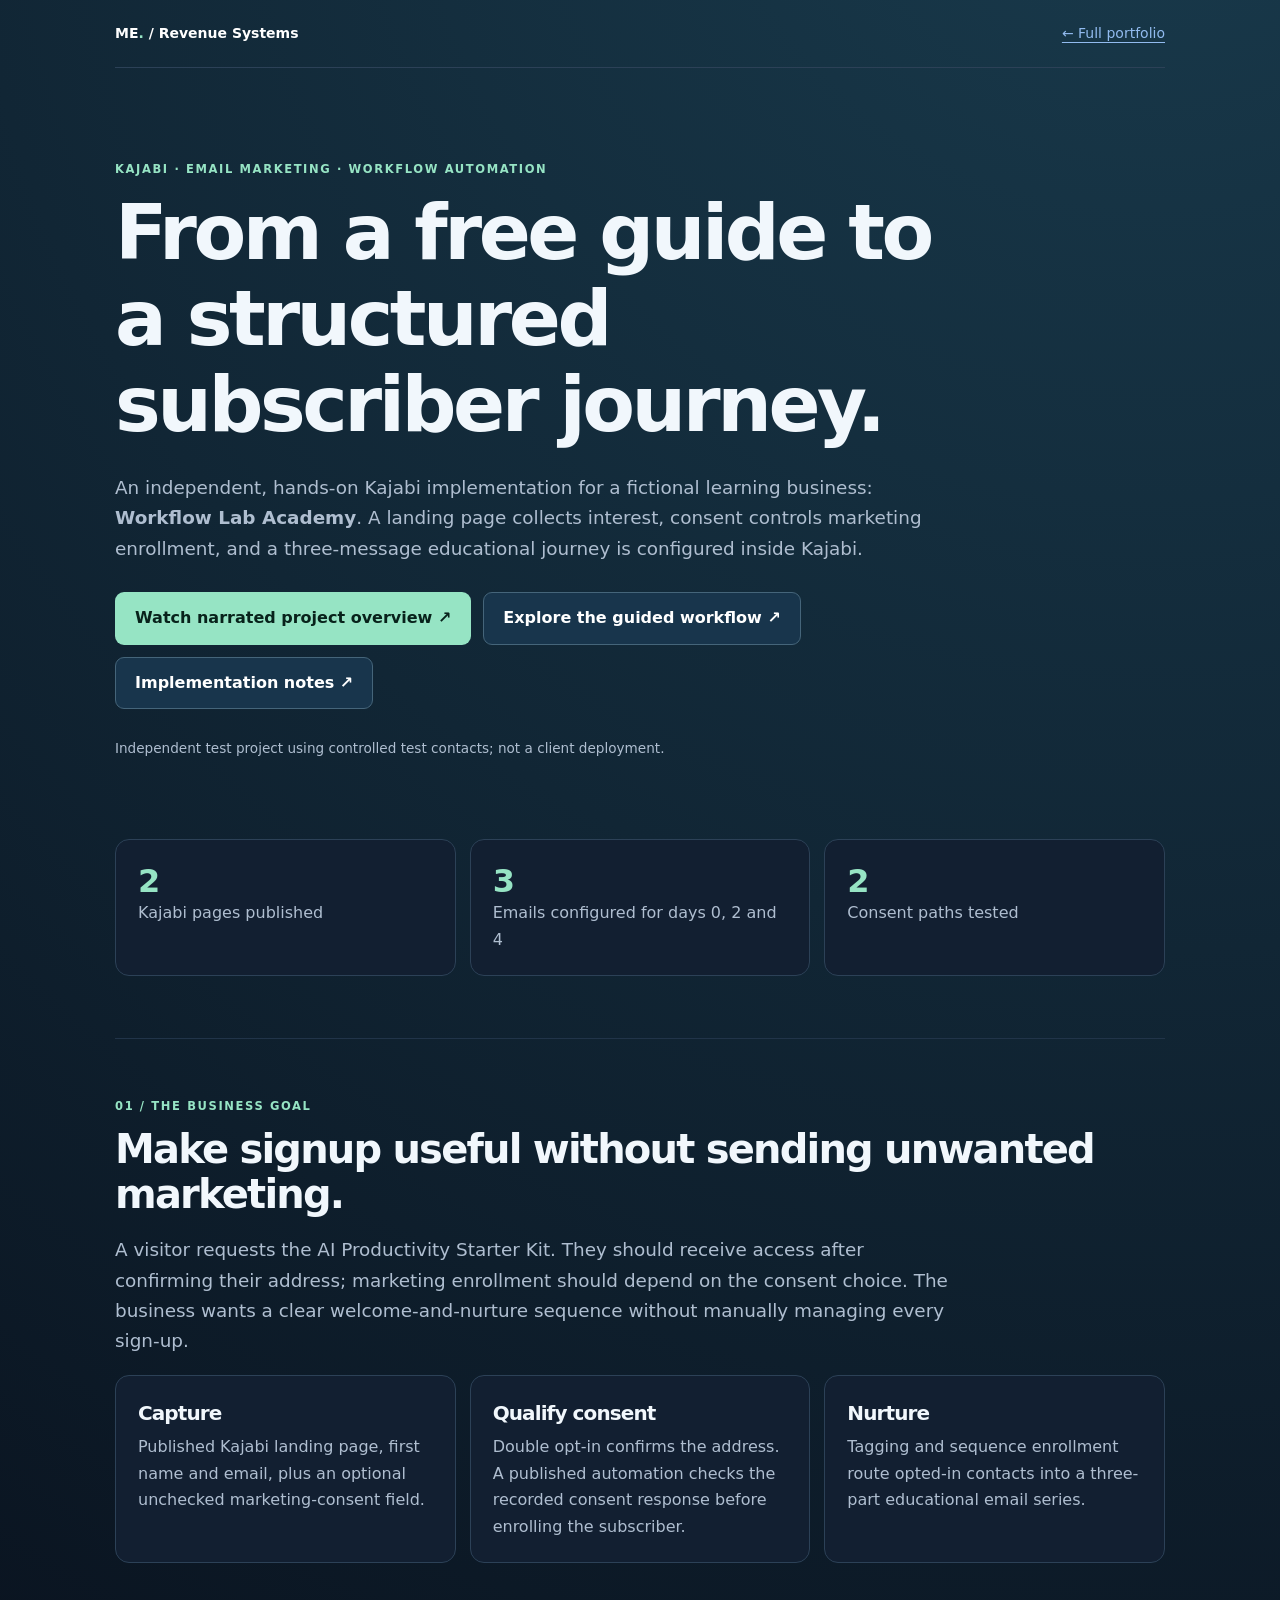
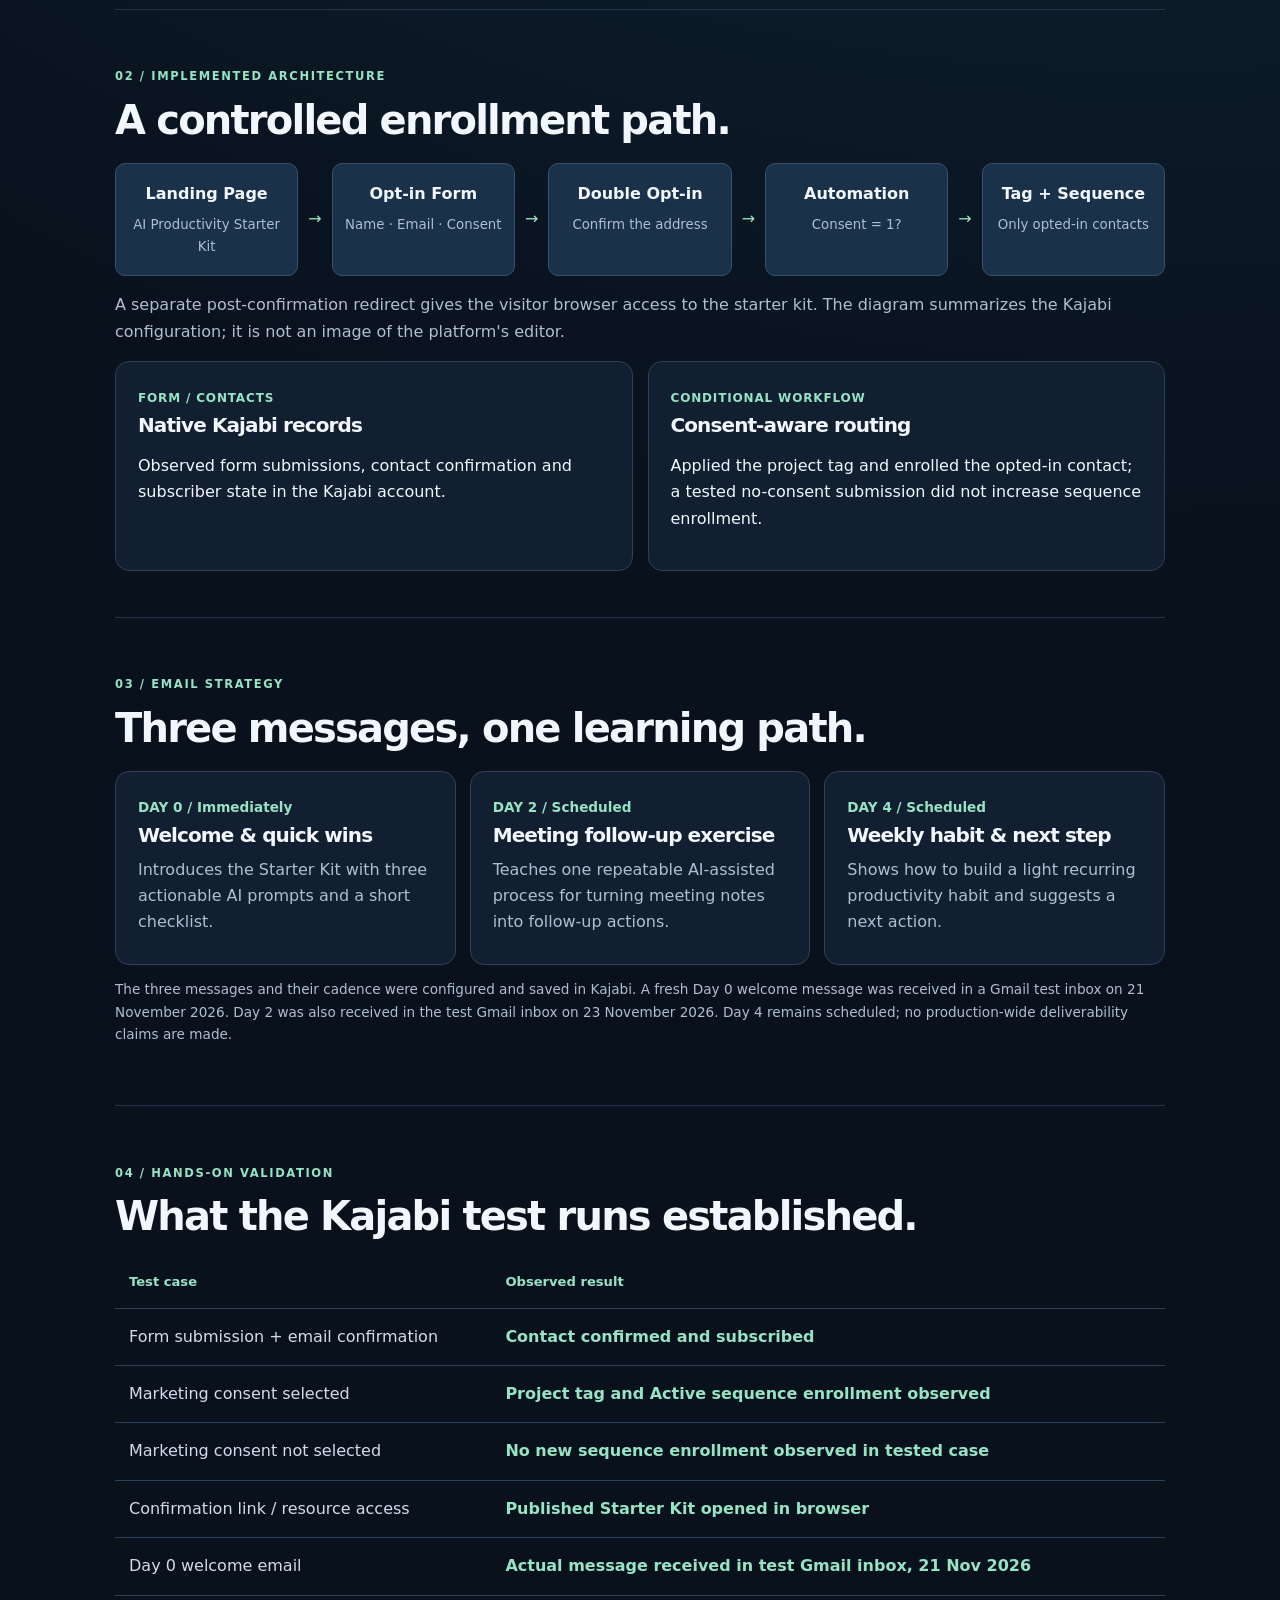
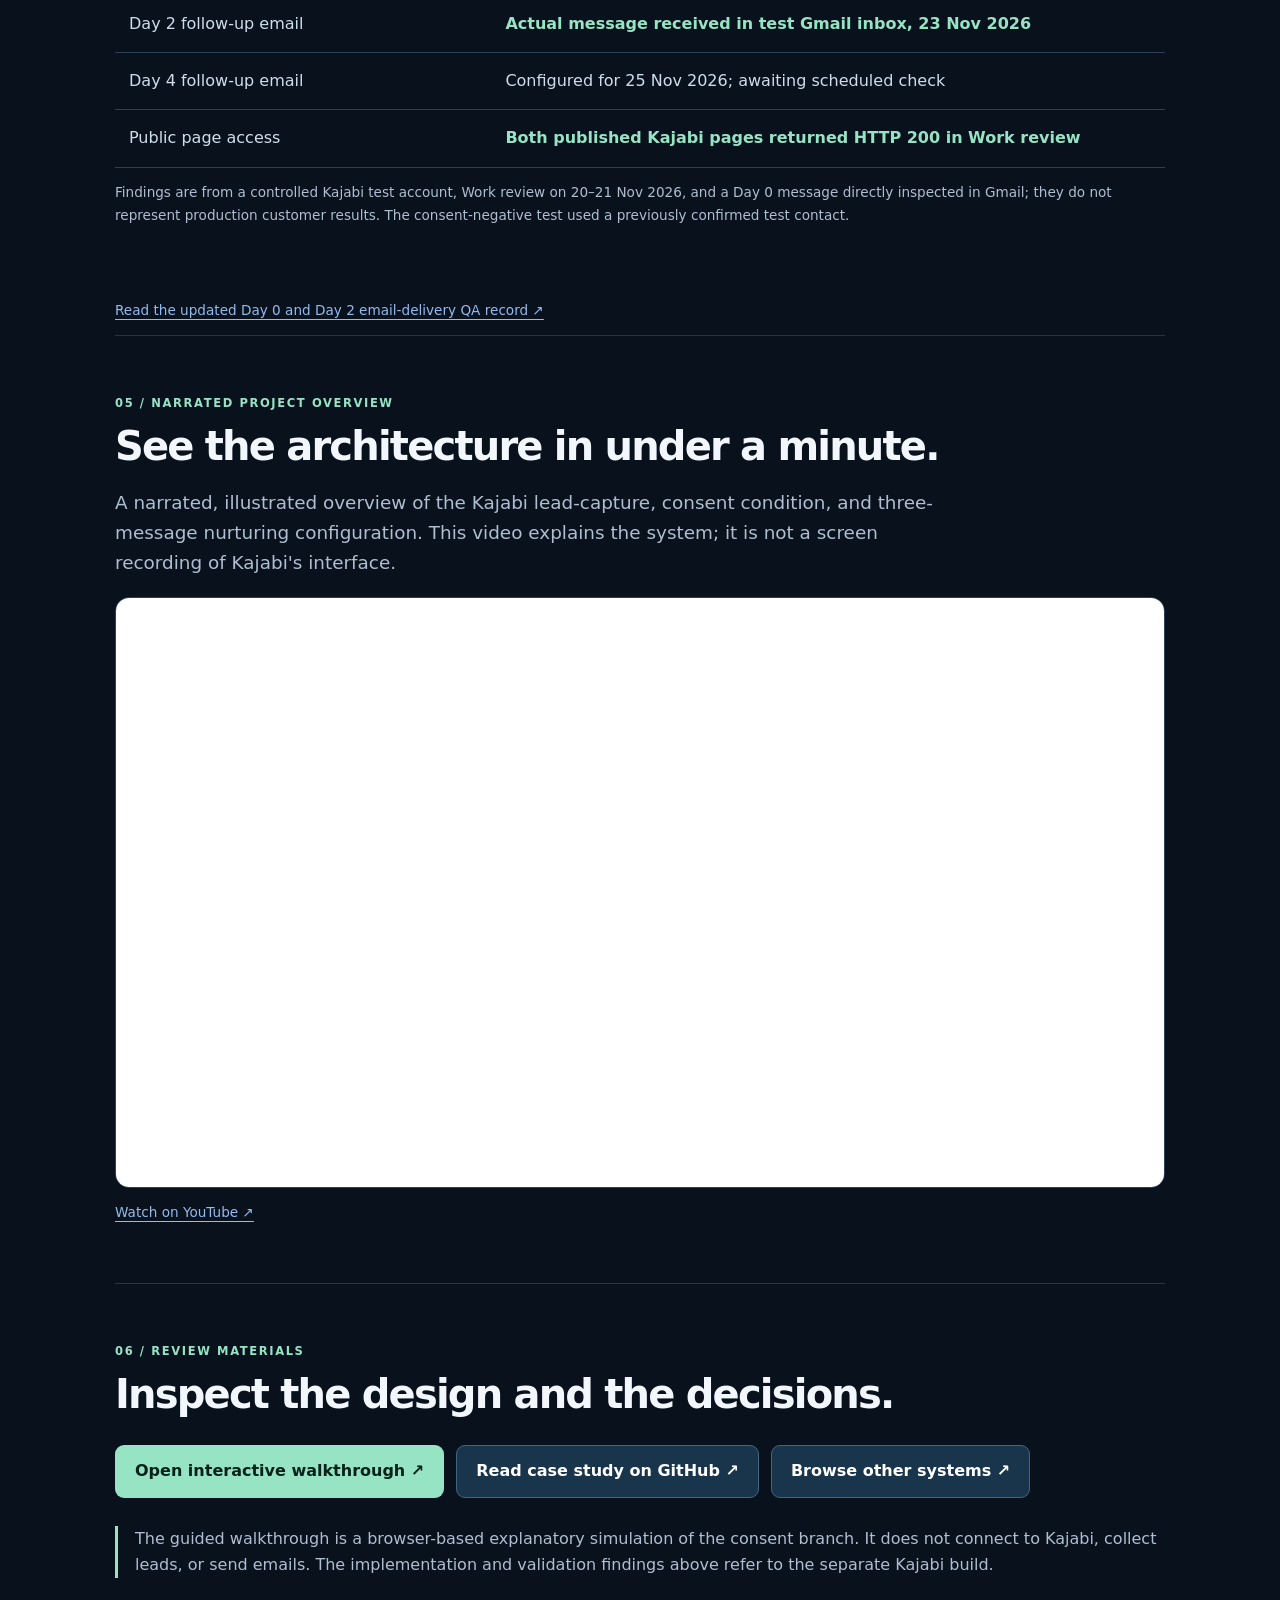
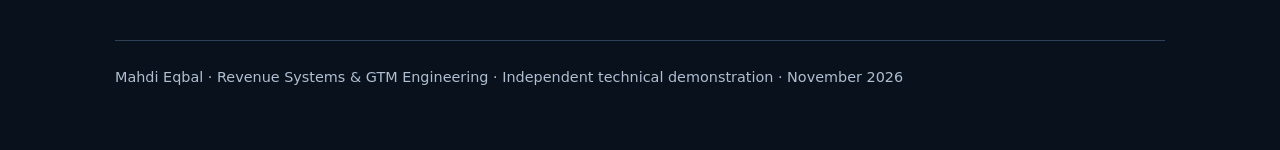
==== commit a31dac2e: "Record verified Kajabi Day 2 recipient inbox receipt" ====
--- a/projects/kajabi-email-automation/index.html
+++ b/projects/kajabi-email-automation/index.html
@@ -5,7 +5,7 @@
 <div class="stats"><div class="stat"><strong>2</strong><span>Kajabi pages published</span></div><div class="stat"><strong>3</strong><span>Emails configured for days 0, 2 and 4</span></div><div class="stat"><strong>2</strong><span>Consent paths tested</span></div></div>
 <section class="block" id="problem"><p class="kicker">01 / The business goal</p><h2>Make signup useful without sending unwanted marketing.</h2><p class="lead">A visitor requests the AI Productivity Starter Kit. They should receive access after confirming their address; marketing enrollment should depend on the consent choice. The business wants a clear welcome-and-nurture sequence without manually managing every sign-up.</p><div class="cards"><article class="card"><h3>Capture</h3><p>Published Kajabi landing page, first name and email, plus an optional unchecked marketing-consent field.</p></article><article class="card"><h3>Qualify consent</h3><p>Double opt-in confirms the address. A published automation checks the recorded consent response before enrolling the subscriber.</p></article><article class="card"><h3>Nurture</h3><p>Tagging and sequence enrollment route opted-in contacts into a three-part educational email series.</p></article></div></section>
 <section class="block" id="architecture"><p class="kicker">02 / Implemented architecture</p><h2>A controlled enrollment path.</h2><div class="flow" role="img" aria-label="Landing page to Kajabi form, address confirmation, consent condition, contact tagging, and email sequence enrollment"><div class="node"><strong>Landing Page</strong><small>AI Productivity Starter Kit</small></div><span class="arrow">→</span><div class="node"><strong>Opt-in Form</strong><small>Name · Email · Consent</small></div><span class="arrow">→</span><div class="node"><strong>Double Opt-in</strong><small>Confirm the address</small></div><span class="arrow">→</span><div class="node"><strong>Automation</strong><small>Consent = 1?</small></div><span class="arrow">→</span><div class="node"><strong>Tag + Sequence</strong><small>Only opted-in contacts</small></div></div><p class="small">A separate post-confirmation redirect gives the visitor browser access to the starter kit. The diagram summarizes the Kajabi configuration; it is not an image of the platform's editor.</p><div class="features"><div class="feature"><span>FORM / CONTACTS</span><h3>Native Kajabi records</h3><p>Observed form submissions, contact confirmation and subscriber state in the Kajabi account.</p></div><div class="feature"><span>CONDITIONAL WORKFLOW</span><h3>Consent-aware routing</h3><p>Applied the project tag and enrolled the opted-in contact; a tested no-consent submission did not increase sequence enrollment.</p></div></div></section>
-<section class="block" id="sequence"><p class="kicker">03 / Email strategy</p><h2>Three messages, one learning path.</h2><div class="timeline"><article class="step"><b>DAY 0 / Immediately</b><h3>Welcome & quick wins</h3><p>Introduces the Starter Kit with three actionable AI prompts and a short checklist.</p></article><article class="step"><b>DAY 2 / Scheduled</b><h3>Meeting follow-up exercise</h3><p>Teaches one repeatable AI-assisted process for turning meeting notes into follow-up actions.</p></article><article class="step"><b>DAY 4 / Scheduled</b><h3>Weekly habit & next step</h3><p>Shows how to build a light recurring productivity habit and suggests a next action.</p></article></div><p class="fine">The three messages and their cadence were configured and saved in Kajabi. A fresh Day 0 welcome message was received in a Gmail test inbox on 21 November 2026. Day 2 and Day 4 remain scheduled; no production-wide deliverability claims are made.</p></section>
-<section class="block" id="validation"><p class="kicker">04 / Hands-on validation</p><h2>What the Kajabi test runs established.</h2><div class="tablewrap"><table><thead><tr><th>Test case</th><th>Observed result</th></tr></thead><tbody><tr><td>Form submission + email confirmation</td><td class="pass">Contact confirmed and subscribed</td></tr><tr><td>Marketing consent selected</td><td class="pass">Project tag and Active sequence enrollment observed</td></tr><tr><td>Marketing consent not selected</td><td class="pass">No new sequence enrollment observed in tested case</td></tr><tr><td>Confirmation link / resource access</td><td class="pass">Published Starter Kit opened in browser</td></tr><tr><td>Day 0 welcome email</td><td class="pass">Actual message received in test Gmail inbox, 21 Nov 2026</td></tr><tr><td>Day 2 / Day 4 messages</td><td>Configured for later dates; inbox checks still scheduled</td></tr><tr><td>Public page access</td><td class="pass">Both published Kajabi pages returned HTTP 200 in Work review</td></tr></tbody></table></div><p class="fine">Findings are from a controlled Kajabi test account, Work review on 20–21 Nov 2026, and a Day 0 message directly inspected in Gmail; they do not represent production customer results. The consent-negative test used a previously confirmed test contact.</p></section>
-<p class="fine"><a href="https://github.com/mahdi-eqbal/revenue-systems-gtm-engineering-portfolio/blob/main/projects/kajabi-email-automation/QA-VERIFICATION.md" target="_blank" rel="noopener noreferrer">Read the updated Day 0 email-delivery QA record ↗</a></p><section class="block" id="video"><p class="kicker">05 / Narrated project overview</p><h2>See the architecture in under a minute.</h2><p class="lead">A narrated, illustrated overview of the Kajabi lead-capture, consent condition, and three-message nurturing configuration. This video explains the system; it is not a screen recording of Kajabi's interface.</p><div style="width:100%;aspect-ratio:16/9;background:#0b1725;border:1px solid #2c4157;border-radius:14px;overflow:hidden"><iframe title="Kajabi Lead Capture and Email Automation — illustrated narrated overview" src="https://www.youtube-nocookie.com/embed/pZIc1UYPD8c" loading="lazy" allow="accelerometer; autoplay; encrypted-media; gyroscope; picture-in-picture; web-share" allowfullscreen referrerpolicy="strict-origin-when-cross-origin" style="width:100%;height:100%;border:0"></iframe></div><p class="fine"><a href="https://youtu.be/pZIc1UYPD8c" target="_blank" rel="noopener noreferrer">Watch on YouTube ↗</a></p></section>
+<section class="block" id="sequence"><p class="kicker">03 / Email strategy</p><h2>Three messages, one learning path.</h2><div class="timeline"><article class="step"><b>DAY 0 / Immediately</b><h3>Welcome & quick wins</h3><p>Introduces the Starter Kit with three actionable AI prompts and a short checklist.</p></article><article class="step"><b>DAY 2 / Scheduled</b><h3>Meeting follow-up exercise</h3><p>Teaches one repeatable AI-assisted process for turning meeting notes into follow-up actions.</p></article><article class="step"><b>DAY 4 / Scheduled</b><h3>Weekly habit & next step</h3><p>Shows how to build a light recurring productivity habit and suggests a next action.</p></article></div><p class="fine">The three messages and their cadence were configured and saved in Kajabi. A fresh Day 0 welcome message was received in a Gmail test inbox on 21 November 2026. Day 2 was also received in the test Gmail inbox on 23 November 2026. Day 4 remains scheduled; no production-wide deliverability claims are made.</p></section>
+<section class="block" id="validation"><p class="kicker">04 / Hands-on validation</p><h2>What the Kajabi test runs established.</h2><div class="tablewrap"><table><thead><tr><th>Test case</th><th>Observed result</th></tr></thead><tbody><tr><td>Form submission + email confirmation</td><td class="pass">Contact confirmed and subscribed</td></tr><tr><td>Marketing consent selected</td><td class="pass">Project tag and Active sequence enrollment observed</td></tr><tr><td>Marketing consent not selected</td><td class="pass">No new sequence enrollment observed in tested case</td></tr><tr><td>Confirmation link / resource access</td><td class="pass">Published Starter Kit opened in browser</td></tr><tr><td>Day 0 welcome email</td><td class="pass">Actual message received in test Gmail inbox, 21 Nov 2026</td></tr><tr><td>Day 2 follow-up email</td><td class="pass">Actual message received in test Gmail inbox, 23 Nov 2026</td></tr><tr><td>Day 4 follow-up email</td><td>Configured for 25 Nov 2026; awaiting scheduled check</td></tr><tr><td>Public page access</td><td class="pass">Both published Kajabi pages returned HTTP 200 in Work review</td></tr></tbody></table></div><p class="fine">Findings are from a controlled Kajabi test account, Work review on 20–21 Nov 2026, and a Day 0 message directly inspected in Gmail; they do not represent production customer results. The consent-negative test used a previously confirmed test contact.</p></section>
+<p class="fine"><a href="https://github.com/mahdi-eqbal/revenue-systems-gtm-engineering-portfolio/blob/main/projects/kajabi-email-automation/QA-VERIFICATION.md" target="_blank" rel="noopener noreferrer">Read the updated Day 0 and Day 2 email-delivery QA record ↗</a></p><section class="block" id="video"><p class="kicker">05 / Narrated project overview</p><h2>See the architecture in under a minute.</h2><p class="lead">A narrated, illustrated overview of the Kajabi lead-capture, consent condition, and three-message nurturing configuration. This video explains the system; it is not a screen recording of Kajabi's interface.</p><div style="width:100%;aspect-ratio:16/9;background:#0b1725;border:1px solid #2c4157;border-radius:14px;overflow:hidden"><iframe title="Kajabi Lead Capture and Email Automation — illustrated narrated overview" src="https://www.youtube-nocookie.com/embed/pZIc1UYPD8c" loading="lazy" allow="accelerometer; autoplay; encrypted-media; gyroscope; picture-in-picture; web-share" allowfullscreen referrerpolicy="strict-origin-when-cross-origin" style="width:100%;height:100%;border:0"></iframe></div><p class="fine"><a href="https://youtu.be/pZIc1UYPD8c" target="_blank" rel="noopener noreferrer">Watch on YouTube ↗</a></p></section>
 <section class="block" id="review"><p class="kicker">06 / Review materials</p><h2>Inspect the design and the decisions.</h2><div class="btns"><a class="btn primary" href="demo.html">Open interactive walkthrough ↗</a><a class="btn" href="https://github.com/mahdi-eqbal/revenue-systems-gtm-engineering-portfolio/tree/main/projects/kajabi-email-automation">Read case study on GitHub ↗</a><a class="btn" href="../../">Browse other systems ↗</a></div><p class="aside">The guided walkthrough is a browser-based explanatory simulation of the consent branch. It does not connect to Kajabi, collect leads, or send emails. The implementation and validation findings above refer to the separate Kajabi build.</p></section></div></main><footer class="wrap footer">Mahdi Eqbal · Revenue Systems & GTM Engineering · Independent technical demonstration · November 2026</footer></body></html>
